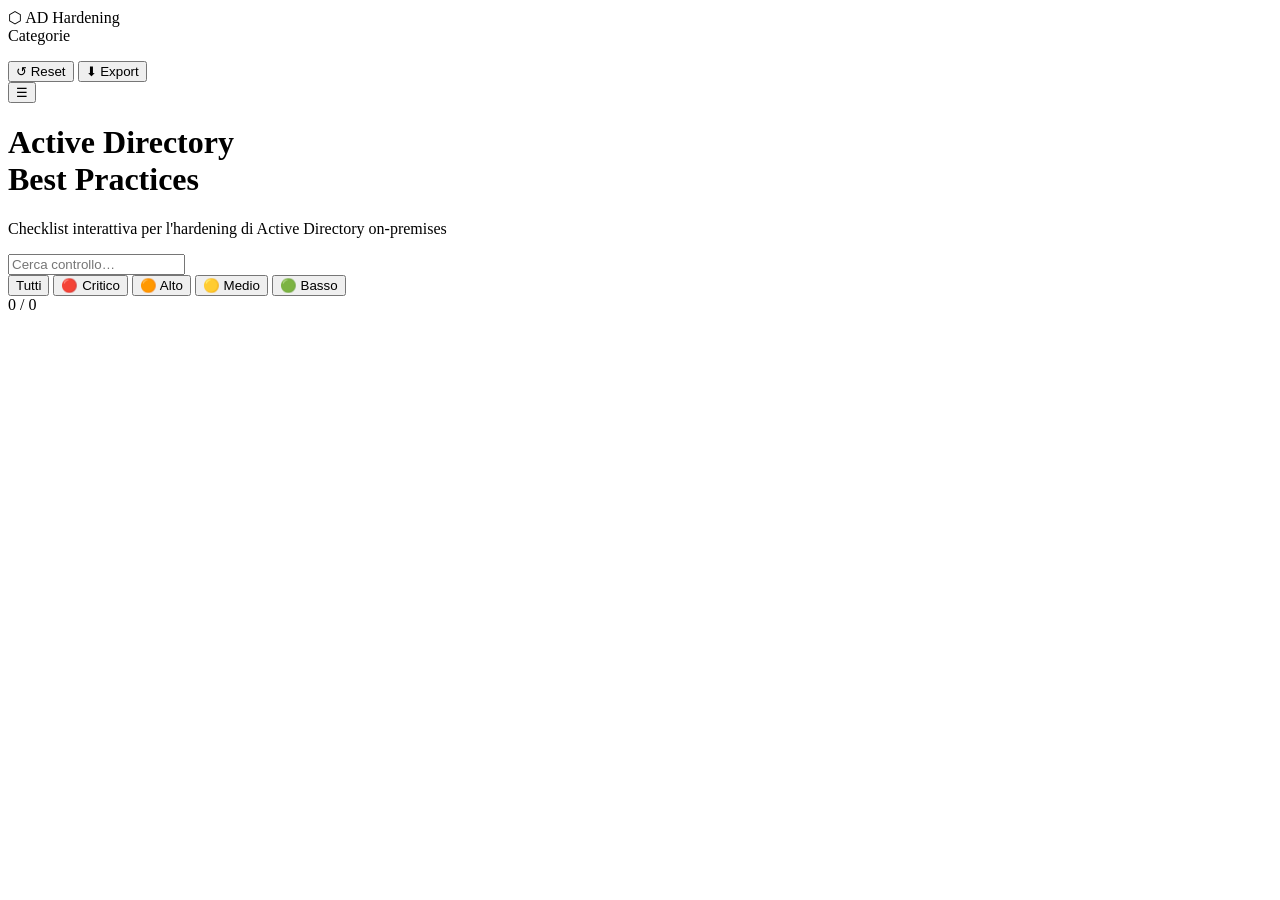
==== index.html @ 0bb48399 "Create index.html" ====
<!DOCTYPE html>
<html lang="it">
<head>
  <meta charset="UTF-8" />
  <meta name="viewport" content="width=device-width, initial-scale=1.0" />
  <title>AD Hardening — TheUnchecked</title>
  <link rel="preconnect" href="https://fonts.googleapis.com" />
  <link rel="preconnect" href="https://fonts.gstatic.com" crossorigin />
  <link href="https://fonts.googleapis.com/css2?family=JetBrains+Mono:wght@400;600;700&family=Syne:wght@400;700;800&display=swap" rel="stylesheet" />
  <link rel="stylesheet" href="assets/css/style.css" />
</head>
<body>

  <!-- SIDEBAR -->
  <aside class="sidebar" id="sidebar">
    <div class="sidebar-header">
      <span class="sidebar-logo">⬡</span>
      <span class="sidebar-title">AD Hardening</span>
    </div>

    <nav class="sidebar-nav">
      <span class="nav-label">Categorie</span>
      <ul id="category-nav"></ul>
    </nav>

    <div class="sidebar-footer">
      <button id="btn-reset" title="Azzera tutte le spunte">↺ Reset</button>
      <button id="btn-export" title="Esporta checklist">⬇ Export</button>
    </div>
  </aside>

  <!-- TOGGLE SIDEBAR MOBILE -->
  <button class="sidebar-toggle" id="sidebar-toggle" aria-label="Menu">☰</button>

  <!-- MAIN -->
  <main class="main">

    <header class="page-header">
      <h1>Active Directory<br /><span>Best Practices</span></h1>
      <p class="page-subtitle">Checklist interattiva per l'hardening di Active Directory on-premises</p>

      <div class="toolbar">
        <div class="search-wrap">
          <input type="text" id="search-input" placeholder="Cerca controllo…" autocomplete="off" />
        </div>
        <div class="filter-wrap">
          <button class="filter-btn active" data-severity="all">Tutti</button>
          <button class="filter-btn" data-severity="critical">🔴 Critico</button>
          <button class="filter-btn" data-severity="high">🟠 Alto</button>
          <button class="filter-btn" data-severity="medium">🟡 Medio</button>
          <button class="filter-btn" data-severity="low">🟢 Basso</button>
        </div>
        <div class="progress-wrap">
          <span id="progress-label">0 / 0</span>
          <div class="progress-bar"><div id="progress-fill"></div></div>
        </div>
      </div>
    </header>

    <div id="content" class="content"></div>

  </main>

  <script src="assets/js/app.js"></script>
</body>
</html>
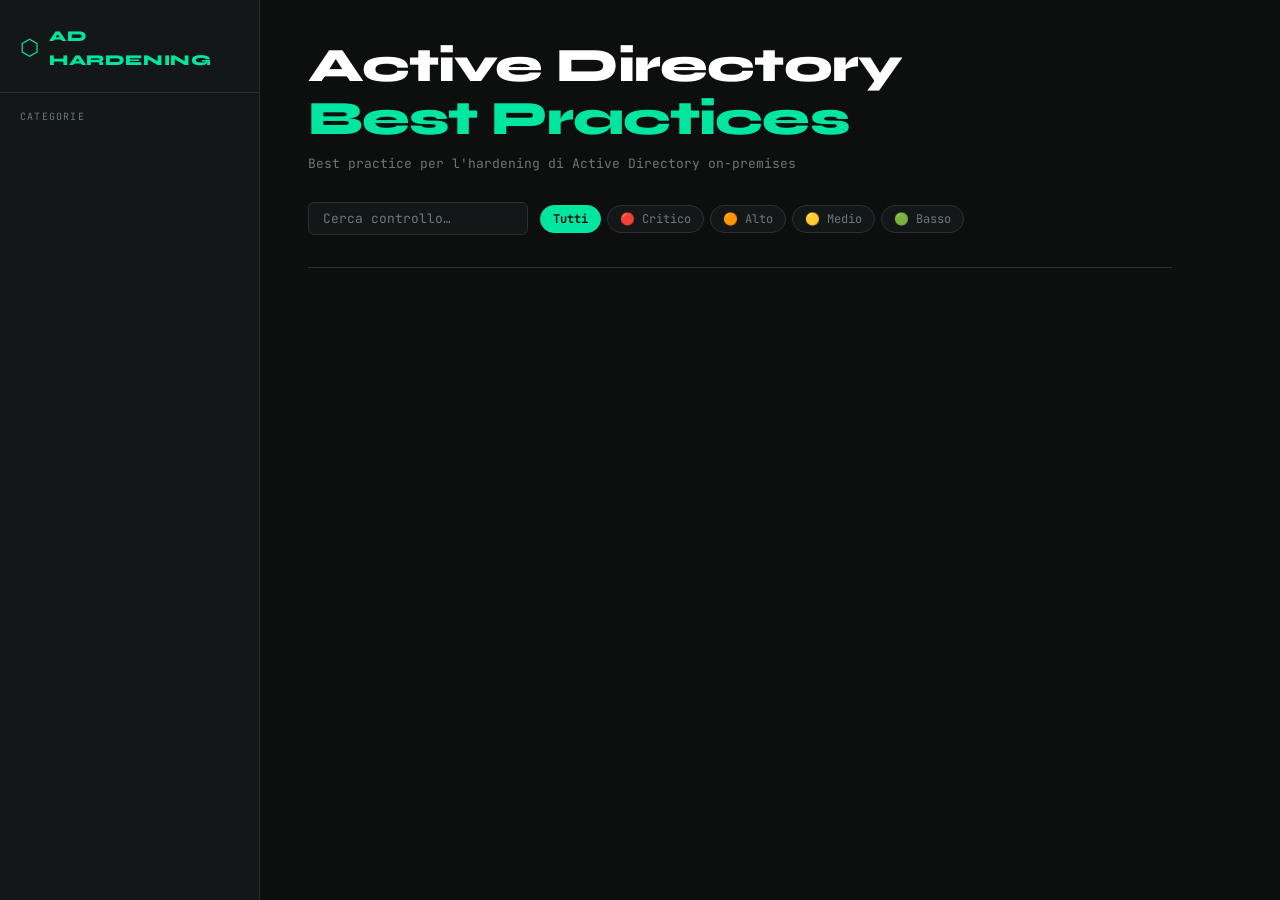
==== commit 88ff3ae7: "Update index.html" ====
--- a/index.html
+++ b/index.html
@@ -23,10 +23,7 @@
       <ul id="category-nav"></ul>
     </nav>
 
-    <div class="sidebar-footer">
-      <button id="btn-reset" title="Azzera tutte le spunte">↺ Reset</button>
-      <button id="btn-export" title="Esporta checklist">⬇ Export</button>
-    </div>
+
   </aside>
 
   <!-- TOGGLE SIDEBAR MOBILE -->
@@ -37,7 +34,7 @@
 
     <header class="page-header">
       <h1>Active Directory<br /><span>Best Practices</span></h1>
-      <p class="page-subtitle">Checklist interattiva per l'hardening di Active Directory on-premises</p>
+      <p class="page-subtitle">Best practice per l'hardening di Active Directory on-premises</p>
 
       <div class="toolbar">
         <div class="search-wrap">
@@ -50,10 +47,6 @@
           <button class="filter-btn" data-severity="medium">🟡 Medio</button>
           <button class="filter-btn" data-severity="low">🟢 Basso</button>
         </div>
-        <div class="progress-wrap">
-          <span id="progress-label">0 / 0</span>
-          <div class="progress-bar"><div id="progress-fill"></div></div>
-        </div>
       </div>
     </header>
 
--- a/assets/css/style.css
+++ b/assets/css/style.css
@@ -0,0 +1,445 @@
+/* ================================================
+   AD HARDENING — style.css
+   Tema: industrial/utilitarian con accenti verdi
+   Font: Syne (titoli) + JetBrains Mono (body/codice)
+   ================================================ */
+
+:root {
+  --bg:          #0d0f0f;
+  --surface:     #141717;
+  --surface2:    #1c2020;
+  --border:      #2a3030;
+  --accent:      #00e5a0;
+  --accent-dim:  #00a872;
+  --text:        #d4dbd8;
+  --text-muted:  #6b7875;
+  --critical:    #ff4d4d;
+  --high:        #ff8c42;
+  --medium:      #f5c518;
+  --low:         #4caf50;
+
+  --sidebar-w:   260px;
+  --radius:      6px;
+  --mono:        'JetBrains Mono', monospace;
+  --sans:        'Syne', sans-serif;
+}
+
+*, *::before, *::after { box-sizing: border-box; margin: 0; padding: 0; }
+
+html { scroll-behavior: smooth; }
+
+body {
+  background: var(--bg);
+  color: var(--text);
+  font-family: var(--mono);
+  font-size: 14px;
+  line-height: 1.6;
+  display: flex;
+  min-height: 100vh;
+}
+
+/* ── SIDEBAR ── */
+.sidebar {
+  position: fixed;
+  top: 0; left: 0;
+  width: var(--sidebar-w);
+  height: 100vh;
+  background: var(--surface);
+  border-right: 1px solid var(--border);
+  display: flex;
+  flex-direction: column;
+  z-index: 100;
+  transition: transform .3s ease;
+}
+
+.sidebar-header {
+  display: flex;
+  align-items: center;
+  gap: 10px;
+  padding: 24px 20px 20px;
+  border-bottom: 1px solid var(--border);
+}
+
+.sidebar-logo {
+  font-size: 22px;
+  color: var(--accent);
+  line-height: 1;
+}
+
+.sidebar-title {
+  font-family: var(--sans);
+  font-weight: 800;
+  font-size: 15px;
+  color: var(--accent);
+  letter-spacing: .04em;
+  text-transform: uppercase;
+}
+
+.sidebar-nav {
+  flex: 1;
+  overflow-y: auto;
+  padding: 16px 0;
+}
+
+.nav-label {
+  display: block;
+  padding: 0 20px 8px;
+  font-size: 10px;
+  letter-spacing: .12em;
+  text-transform: uppercase;
+  color: var(--text-muted);
+}
+
+.sidebar-nav ul { list-style: none; }
+
+.sidebar-nav li a {
+  display: flex;
+  align-items: center;
+  gap: 8px;
+  padding: 8px 20px;
+  color: var(--text-muted);
+  text-decoration: none;
+  font-size: 13px;
+  border-left: 2px solid transparent;
+  transition: all .15s;
+}
+
+.sidebar-nav li a:hover,
+.sidebar-nav li a.active {
+  color: var(--accent);
+  border-left-color: var(--accent);
+  background: rgba(0,229,160,.05);
+}
+
+.sidebar-nav li a .nav-count {
+  margin-left: auto;
+  font-size: 11px;
+  background: var(--surface2);
+  padding: 1px 6px;
+  border-radius: 20px;
+  color: var(--text-muted);
+}
+
+.sidebar-footer {
+  padding: 16px 20px;
+  border-top: 1px solid var(--border);
+  display: flex;
+  gap: 8px;
+}
+
+.sidebar-footer button {
+  flex: 1;
+  background: var(--surface2);
+  border: 1px solid var(--border);
+  color: var(--text-muted);
+  font-family: var(--mono);
+  font-size: 12px;
+  padding: 7px 8px;
+  border-radius: var(--radius);
+  cursor: pointer;
+  transition: all .15s;
+}
+
+.sidebar-footer button:hover {
+  border-color: var(--accent-dim);
+  color: var(--accent);
+}
+
+.sidebar-toggle {
+  display: none;
+  position: fixed;
+  top: 14px; left: 14px;
+  z-index: 200;
+  background: var(--surface);
+  border: 1px solid var(--border);
+  color: var(--accent);
+  font-size: 18px;
+  width: 38px; height: 38px;
+  border-radius: var(--radius);
+  cursor: pointer;
+}
+
+/* ── MAIN ── */
+.main {
+  margin-left: var(--sidebar-w);
+  flex: 1;
+  padding: 40px 48px;
+  max-width: 960px;
+}
+
+/* ── HEADER ── */
+.page-header {
+  margin-bottom: 40px;
+  padding-bottom: 32px;
+  border-bottom: 1px solid var(--border);
+}
+
+.page-header h1 {
+  font-family: var(--sans);
+  font-size: clamp(28px, 4vw, 48px);
+  font-weight: 800;
+  line-height: 1.1;
+  color: #fff;
+  letter-spacing: -.02em;
+  margin-bottom: 8px;
+}
+
+.page-header h1 span {
+  color: var(--accent);
+}
+
+.page-subtitle {
+  color: var(--text-muted);
+  font-size: 13px;
+  margin-bottom: 28px;
+}
+
+/* ── TOOLBAR ── */
+.toolbar {
+  display: flex;
+  flex-wrap: wrap;
+  align-items: center;
+  gap: 12px;
+}
+
+.search-wrap input {
+  background: var(--surface);
+  border: 1px solid var(--border);
+  color: var(--text);
+  font-family: var(--mono);
+  font-size: 13px;
+  padding: 7px 14px;
+  border-radius: var(--radius);
+  width: 220px;
+  outline: none;
+  transition: border-color .15s;
+}
+
+.search-wrap input:focus {
+  border-color: var(--accent-dim);
+}
+
+.search-wrap input::placeholder { color: var(--text-muted); }
+
+.filter-wrap {
+  display: flex;
+  gap: 6px;
+  flex-wrap: wrap;
+}
+
+.filter-btn {
+  background: var(--surface);
+  border: 1px solid var(--border);
+  color: var(--text-muted);
+  font-family: var(--mono);
+  font-size: 12px;
+  padding: 5px 12px;
+  border-radius: 20px;
+  cursor: pointer;
+  transition: all .15s;
+}
+
+.filter-btn:hover { border-color: var(--accent-dim); color: var(--text); }
+.filter-btn.active { background: var(--accent); border-color: var(--accent); color: #000; font-weight: 600; }
+
+.progress-wrap {
+  display: flex;
+  align-items: center;
+  gap: 10px;
+  margin-left: auto;
+}
+
+#progress-label {
+  font-size: 12px;
+  color: var(--text-muted);
+  white-space: nowrap;
+}
+
+.progress-bar {
+  width: 120px;
+  height: 4px;
+  background: var(--surface2);
+  border-radius: 2px;
+  overflow: hidden;
+}
+
+#progress-fill {
+  height: 100%;
+  background: var(--accent);
+  border-radius: 2px;
+  width: 0%;
+  transition: width .4s ease;
+}
+
+/* ── SEZIONI ── */
+.section {
+  margin-bottom: 48px;
+  scroll-margin-top: 20px;
+}
+
+.section-header {
+  display: flex;
+  align-items: baseline;
+  gap: 14px;
+  margin-bottom: 16px;
+}
+
+.section-title {
+  font-family: var(--sans);
+  font-size: 18px;
+  font-weight: 700;
+  color: #fff;
+}
+
+.section-count {
+  font-size: 12px;
+  color: var(--text-muted);
+}
+
+/* ── CHECKLIST ITEM ── */
+.checklist {
+  display: flex;
+  flex-direction: column;
+  gap: 2px;
+}
+
+.check-item {
+  display: flex;
+  align-items: flex-start;
+  gap: 14px;
+  padding: 12px 16px;
+  background: var(--surface);
+  border: 1px solid var(--border);
+  border-radius: var(--radius);
+  cursor: pointer;
+  transition: border-color .15s, background .15s;
+  position: relative;
+}
+
+.check-item:hover {
+  border-color: var(--accent-dim);
+  background: var(--surface2);
+}
+
+.check-item.done {
+  opacity: .5;
+}
+
+.check-item.done .item-title {
+  text-decoration: line-through;
+  color: var(--text-muted);
+}
+
+.check-item input[type="checkbox"] {
+  appearance: none;
+  width: 16px; height: 16px;
+  min-width: 16px;
+  border: 1.5px solid var(--border);
+  border-radius: 3px;
+  margin-top: 2px;
+  cursor: pointer;
+  transition: all .15s;
+  position: relative;
+}
+
+.check-item input[type="checkbox"]:checked {
+  background: var(--accent);
+  border-color: var(--accent);
+}
+
+.check-item input[type="checkbox"]:checked::after {
+  content: '✓';
+  position: absolute;
+  top: -1px; left: 2px;
+  font-size: 11px;
+  color: #000;
+  font-weight: 700;
+}
+
+.item-body {
+  flex: 1;
+  min-width: 0;
+}
+
+.item-title {
+  font-size: 13px;
+  color: var(--text);
+  margin-bottom: 3px;
+}
+
+.item-desc {
+  font-size: 12px;
+  color: var(--text-muted);
+  display: none;
+}
+
+.check-item.expanded .item-desc { display: block; }
+
+.item-meta {
+  display: flex;
+  align-items: center;
+  gap: 8px;
+  margin-top: 6px;
+  flex-wrap: wrap;
+}
+
+.badge {
+  font-size: 10px;
+  font-weight: 600;
+  padding: 2px 8px;
+  border-radius: 20px;
+  text-transform: uppercase;
+  letter-spacing: .06em;
+}
+
+.badge-critical { background: rgba(255,77,77,.15); color: var(--critical); }
+.badge-high     { background: rgba(255,140,66,.15); color: var(--high); }
+.badge-medium   { background: rgba(245,197,24,.15); color: var(--medium); }
+.badge-low      { background: rgba(76,175,80,.15);  color: var(--low); }
+
+.item-ref {
+  font-size: 10px;
+  color: var(--text-muted);
+  margin-left: auto;
+}
+
+.item-expand-btn {
+  background: none;
+  border: none;
+  color: var(--text-muted);
+  font-size: 16px;
+  cursor: pointer;
+  padding: 0 4px;
+  line-height: 1;
+  transition: color .15s;
+  align-self: flex-start;
+  margin-top: 1px;
+}
+
+.item-expand-btn:hover { color: var(--accent); }
+
+/* ── STATO VUOTO ── */
+.empty-state {
+  text-align: center;
+  padding: 60px 20px;
+  color: var(--text-muted);
+}
+
+.empty-state p { font-size: 14px; }
+
+/* ── RESPONSIVE ── */
+@media (max-width: 768px) {
+  .sidebar {
+    transform: translateX(-100%);
+  }
+  .sidebar.open {
+    transform: translateX(0);
+  }
+  .sidebar-toggle { display: flex; align-items: center; justify-content: center; }
+  .main {
+    margin-left: 0;
+    padding: 20px 20px 20px;
+  }
+  .page-header { padding-top: 48px; }
+  .progress-wrap { margin-left: 0; }
+}
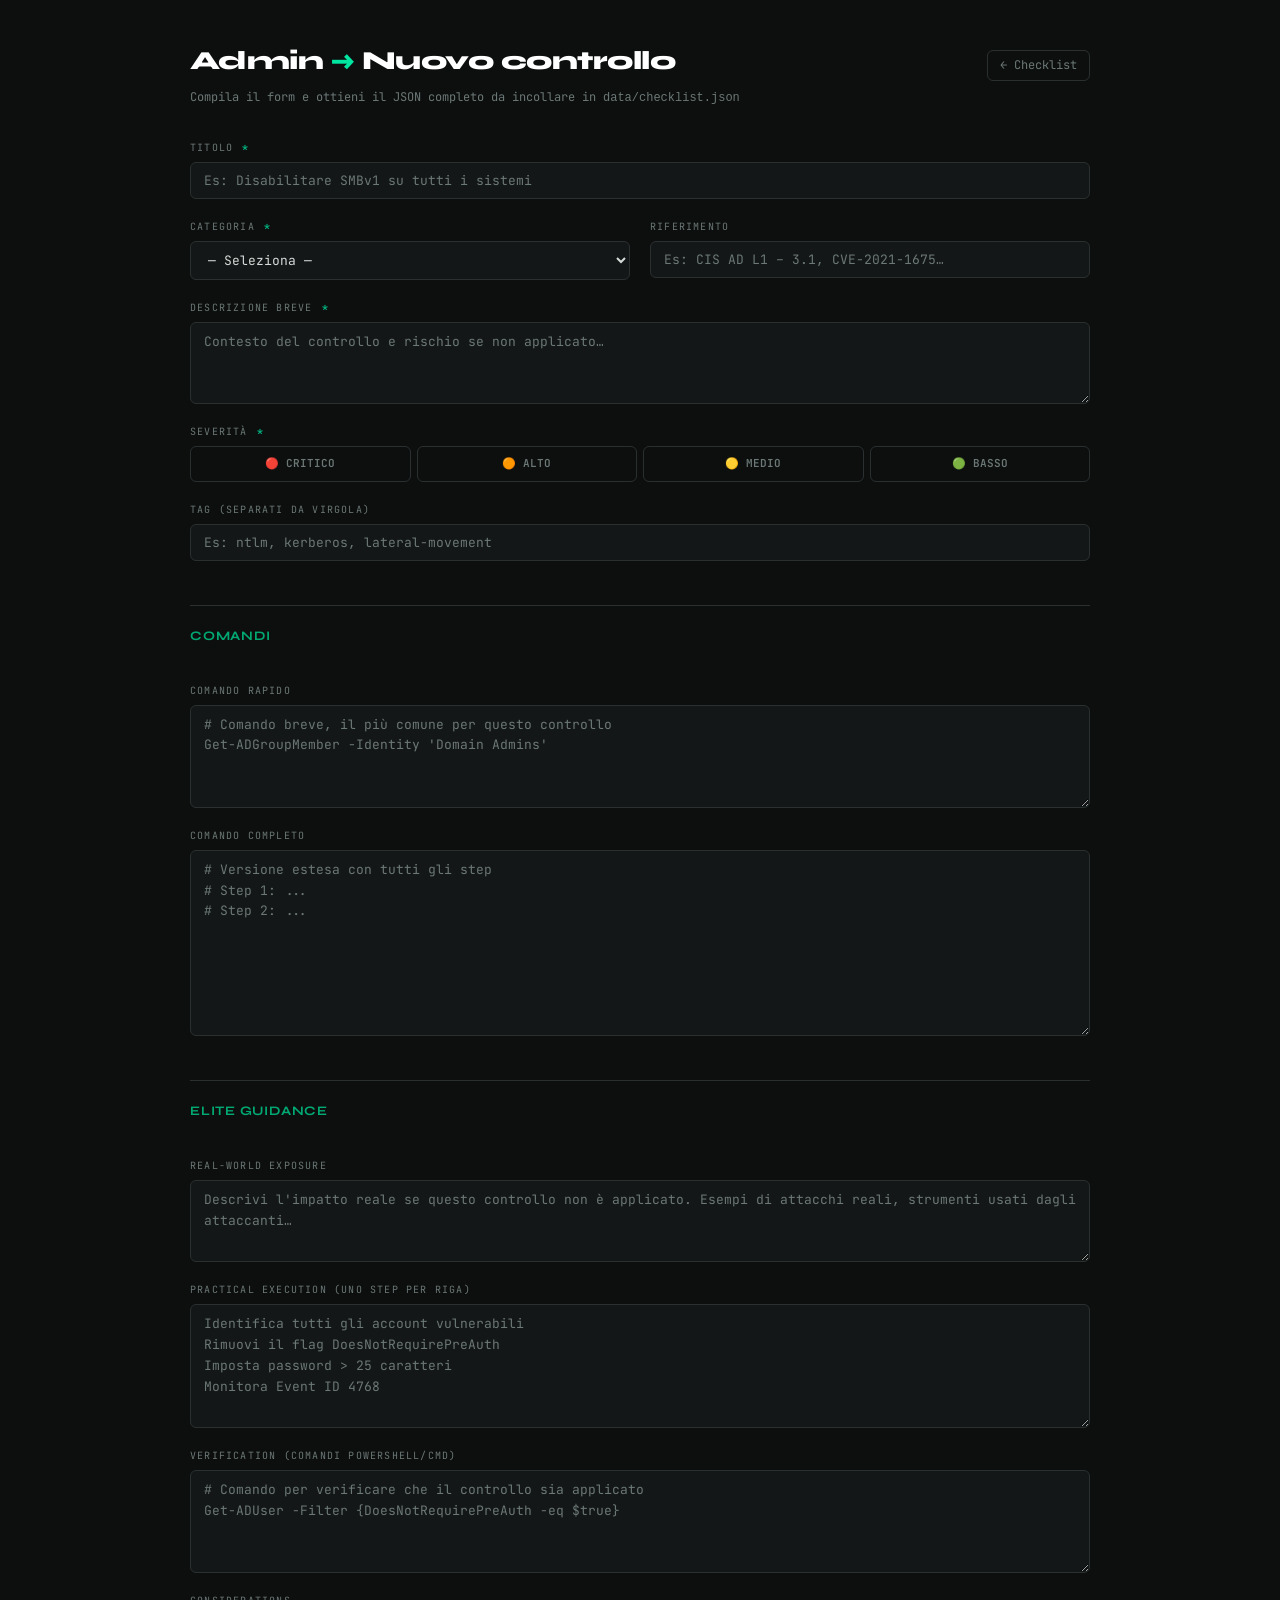
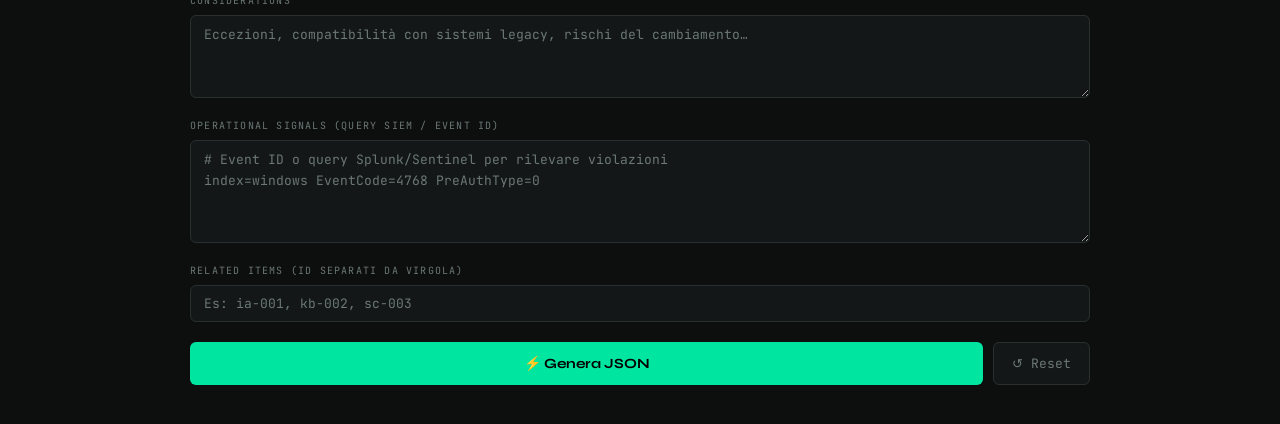
==== commit 79080958: "Update index.html" ====
--- a/index.html
+++ b/index.html
@@ -3,57 +3,320 @@
 <head>
   <meta charset="UTF-8" />
   <meta name="viewport" content="width=device-width, initial-scale=1.0" />
-  <title>AD Hardening — TheUnchecked</title>
+  <title>Admin — AD Hardening</title>
   <link rel="preconnect" href="https://fonts.googleapis.com" />
   <link rel="preconnect" href="https://fonts.gstatic.com" crossorigin />
   <link href="https://fonts.googleapis.com/css2?family=JetBrains+Mono:wght@400;600;700&family=Syne:wght@400;700;800&display=swap" rel="stylesheet" />
-  <link rel="stylesheet" href="assets/css/style.css" />
+  <style>
+    :root {
+      --bg:#0d0f0f;--surface:#141717;--surface2:#1c2020;--border:#2a3030;
+      --accent:#00e5a0;--accent-dim:#00a872;--text:#d4dbd8;--text-muted:#6b7875;
+      --critical:#ff4d4d;--high:#ff8c42;--medium:#f5c518;--low:#4caf50;
+      --mono:'JetBrains Mono',monospace;--sans:'Syne',sans-serif;--radius:6px;
+    }
+    *,*::before,*::after{box-sizing:border-box;margin:0;padding:0}
+    body{background:var(--bg);color:var(--text);font-family:var(--mono);font-size:14px;line-height:1.6;padding:40px 24px}
+    .container{max-width:900px;margin:0 auto}
+
+    .page-header{display:flex;align-items:baseline;justify-content:space-between;margin-bottom:6px}
+    .page-header h1{font-family:var(--sans);font-size:26px;font-weight:800;color:#fff;letter-spacing:-.02em}
+    .page-header h1 span{color:var(--accent)}
+    .back-link{font-size:12px;color:var(--text-muted);text-decoration:none;border:1px solid var(--border);padding:5px 12px;border-radius:var(--radius);transition:all .15s}
+    .back-link:hover{color:var(--accent);border-color:var(--accent-dim)}
+    .page-sub{font-size:12px;color:var(--text-muted);margin-bottom:32px}
+
+    .form-grid{display:grid;grid-template-columns:1fr 1fr;gap:20px;margin-bottom:20px}
+    .col-full{grid-column:1/-1}
+
+    .form-group{display:flex;flex-direction:column;gap:6px}
+    .form-label{font-size:10px;letter-spacing:.12em;text-transform:uppercase;color:var(--text-muted)}
+    .form-label .req{color:var(--accent);margin-left:2px}
+
+    input[type=text],textarea,select{
+      background:var(--surface);border:1px solid var(--border);color:var(--text);
+      font-family:var(--mono);font-size:13px;padding:9px 13px;border-radius:var(--radius);
+      outline:none;transition:border-color .15s;width:100%
+    }
+    input:focus,textarea:focus,select:focus{border-color:var(--accent-dim)}
+    input::placeholder,textarea::placeholder{color:var(--text-muted)}
+    textarea{resize:vertical;min-height:80px;line-height:1.6}
+    select{cursor:pointer}
+
+    .section-title-bar{
+      font-family:var(--sans);font-size:13px;font-weight:700;color:var(--accent-dim);
+      letter-spacing:.06em;text-transform:uppercase;
+      border-top:1px solid var(--border);padding-top:20px;margin:24px 0 16px;
+      grid-column:1/-1
+    }
+
+    .severity-group{display:grid;grid-template-columns:repeat(4,1fr);gap:6px}
+    .sev-radio{display:none}
+    .sev-label{
+      display:flex;align-items:center;justify-content:center;padding:8px 4px;
+      border:1px solid var(--border);border-radius:var(--radius);font-size:11px;
+      font-weight:600;text-transform:uppercase;cursor:pointer;color:var(--text-muted);transition:all .15s
+    }
+    #sev-critical:checked+.sev-label{background:var(--critical);border-color:var(--critical);color:#000}
+    #sev-high:checked+.sev-label{background:var(--high);border-color:var(--high);color:#000}
+    #sev-medium:checked+.sev-label{background:var(--medium);border-color:var(--medium);color:#000}
+    #sev-low:checked+.sev-label{background:var(--low);border-color:var(--low);color:#000}
+
+    .btn-row{display:flex;gap:10px;margin-top:8px}
+    .btn-primary{flex:1;background:var(--accent);border:none;color:#000;font-family:var(--sans);font-weight:700;font-size:14px;padding:12px;border-radius:var(--radius);cursor:pointer;transition:opacity .15s}
+    .btn-primary:hover{opacity:.88}
+    .btn-secondary{background:var(--surface);border:1px solid var(--border);color:var(--text-muted);font-family:var(--mono);font-size:13px;padding:12px 18px;border-radius:var(--radius);cursor:pointer;transition:all .15s}
+    .btn-secondary:hover{border-color:var(--accent-dim);color:var(--accent)}
+
+    .err{font-size:11px;color:var(--critical);display:none}
+    .err.show{display:block}
+
+    .result-panel{display:none;margin-top:28px}
+    .result-panel.show{display:block}
+
+    .panel{background:var(--surface);border:1px solid var(--border);border-radius:var(--radius);overflow:hidden;margin-bottom:16px}
+    .panel-header{display:flex;align-items:center;justify-content:space-between;padding:11px 16px;border-bottom:1px solid var(--border);background:var(--surface2)}
+    .panel-title{font-size:10px;letter-spacing:.12em;text-transform:uppercase;color:var(--text-muted)}
+    .btn-copy{background:none;border:1px solid var(--border);color:var(--text-muted);font-family:var(--mono);font-size:11px;padding:4px 10px;border-radius:var(--radius);cursor:pointer;transition:all .15s}
+    .btn-copy:hover{border-color:var(--accent-dim);color:var(--accent)}
+    .btn-copy.copied{border-color:var(--accent);color:var(--accent)}
+    .panel-body{padding:16px}
+    .panel-body pre{font-family:var(--mono);font-size:12px;line-height:1.75;color:var(--text);white-space:pre-wrap;word-break:break-word}
+
+    .instructions{background:var(--surface);border:1px solid var(--border);border-left:3px solid var(--accent-dim);border-radius:var(--radius);padding:14px 18px}
+    .instructions p{font-size:12px;color:var(--text-muted);margin-bottom:6px}
+    .instructions p:last-child{margin-bottom:0}
+    .instructions strong{color:var(--text)}
+    .instructions code{background:var(--surface2);padding:1px 5px;border-radius:3px;font-size:11px}
+
+    @media(max-width:640px){.form-grid{grid-template-columns:1fr}.col-full{grid-column:1}}
+  </style>
 </head>
 <body>
-
-  <!-- SIDEBAR -->
-  <aside class="sidebar" id="sidebar">
-    <div class="sidebar-header">
-      <span class="sidebar-logo">⬡</span>
-      <span class="sidebar-title">AD Hardening</span>
-    </div>
-
-    <nav class="sidebar-nav">
-      <span class="nav-label">Categorie</span>
-      <ul id="category-nav"></ul>
-    </nav>
-
-
-  </aside>
-
-  <!-- TOGGLE SIDEBAR MOBILE -->
-  <button class="sidebar-toggle" id="sidebar-toggle" aria-label="Menu">☰</button>
-
-  <!-- MAIN -->
-  <main class="main">
-
-    <header class="page-header">
-      <h1>Active Directory<br /><span>Best Practices</span></h1>
-      <p class="page-subtitle">Best practice per l'hardening di Active Directory on-premises</p>
-
-      <div class="toolbar">
-        <div class="search-wrap">
-          <input type="text" id="search-input" placeholder="Cerca controllo…" autocomplete="off" />
-        </div>
-        <div class="filter-wrap">
-          <button class="filter-btn active" data-severity="all">Tutti</button>
-          <button class="filter-btn" data-severity="critical">🔴 Critico</button>
-          <button class="filter-btn" data-severity="high">🟠 Alto</button>
-          <button class="filter-btn" data-severity="medium">🟡 Medio</button>
-          <button class="filter-btn" data-severity="low">🟢 Basso</button>
-        </div>
+<div class="container">
+
+  <div class="page-header">
+    <h1>Admin <span>→</span> Nuovo controllo</h1>
+    <a href="index.html" class="back-link">← Checklist</a>
+  </div>
+  <p class="page-sub">Compila il form e ottieni il JSON completo da incollare in <code>data/checklist.json</code></p>
+
+  <div class="form-grid">
+
+    <!-- BASE -->
+    <div class="form-group col-full">
+      <label class="form-label">Titolo <span class="req">*</span></label>
+      <input type="text" id="f-title" placeholder="Es: Disabilitare SMBv1 su tutti i sistemi" maxlength="120" />
+      <span class="err" id="err-title">Campo obbligatorio</span>
+    </div>
+
+    <div class="form-group">
+      <label class="form-label">Categoria <span class="req">*</span></label>
+      <select id="f-category">
+        <option value="">— Seleziona —</option>
+        <option value="identity-access">Identity & Access</option>
+        <option value="password-auth">Password & Authentication Policy</option>
+        <option value="kerberos">Kerberos & protocolli di autenticazione</option>
+        <option value="group-policy">Group Policy</option>
+        <option value="logging-audit">Logging & auditing</option>
+        <option value="services-config">Servizi & configurazione</option>
+        <option value="patching">Patching & lifecycle</option>
+      </select>
+      <span class="err" id="err-cat">Campo obbligatorio</span>
+    </div>
+
+    <div class="form-group">
+      <label class="form-label">Riferimento</label>
+      <input type="text" id="f-ref" placeholder="Es: CIS AD L1 – 3.1, CVE-2021-1675…" />
+    </div>
+
+    <div class="form-group col-full">
+      <label class="form-label">Descrizione breve <span class="req">*</span></label>
+      <textarea id="f-desc" rows="3" placeholder="Contesto del controllo e rischio se non applicato…"></textarea>
+      <span class="err" id="err-desc">Campo obbligatorio</span>
+    </div>
+
+    <div class="form-group col-full">
+      <label class="form-label">Severità <span class="req">*</span></label>
+      <div class="severity-group">
+        <input type="radio" name="severity" id="sev-critical" class="sev-radio" value="critical" />
+        <label class="sev-label" for="sev-critical">🔴 Critico</label>
+        <input type="radio" name="severity" id="sev-high" class="sev-radio" value="high" />
+        <label class="sev-label" for="sev-high">🟠 Alto</label>
+        <input type="radio" name="severity" id="sev-medium" class="sev-radio" value="medium" />
+        <label class="sev-label" for="sev-medium">🟡 Medio</label>
+        <input type="radio" name="severity" id="sev-low" class="sev-radio" value="low" />
+        <label class="sev-label" for="sev-low">🟢 Basso</label>
       </div>
-    </header>
-
-    <div id="content" class="content"></div>
-
-  </main>
-
-  <script src="assets/js/app.js"></script>
+      <span class="err" id="err-sev">Seleziona una severità</span>
+    </div>
+
+    <div class="form-group col-full">
+      <label class="form-label">Tag (separati da virgola)</label>
+      <input type="text" id="f-tags" placeholder="Es: ntlm, kerberos, lateral-movement" />
+    </div>
+
+    <!-- COMANDI -->
+    <div class="section-title-bar col-full">Comandi</div>
+
+    <div class="form-group col-full">
+      <label class="form-label">Comando rapido</label>
+      <textarea id="f-cmd-quick" rows="4" placeholder="# Comando breve, il più comune per questo controllo&#10;Get-ADGroupMember -Identity 'Domain Admins'"></textarea>
+    </div>
+
+    <div class="form-group col-full">
+      <label class="form-label">Comando completo</label>
+      <textarea id="f-cmd-full" rows="8" placeholder="# Versione estesa con tutti gli step&#10;# Step 1: ...&#10;# Step 2: ..."></textarea>
+    </div>
+
+    <!-- GUIDANCE -->
+    <div class="section-title-bar col-full">Elite Guidance</div>
+
+    <div class="form-group col-full">
+      <label class="form-label">Real-World Exposure</label>
+      <textarea id="f-exposure" rows="3" placeholder="Descrivi l'impatto reale se questo controllo non è applicato. Esempi di attacchi reali, strumenti usati dagli attaccanti…"></textarea>
+    </div>
+
+    <div class="form-group col-full">
+      <label class="form-label">Practical Execution (uno step per riga)</label>
+      <textarea id="f-execution" rows="5" placeholder="Identifica tutti gli account vulnerabili&#10;Rimuovi il flag DoesNotRequirePreAuth&#10;Imposta password > 25 caratteri&#10;Monitora Event ID 4768"></textarea>
+    </div>
+
+    <div class="form-group col-full">
+      <label class="form-label">Verification (comandi PowerShell/CMD)</label>
+      <textarea id="f-verification" rows="4" placeholder="# Comando per verificare che il controllo sia applicato&#10;Get-ADUser -Filter {DoesNotRequirePreAuth -eq $true}"></textarea>
+    </div>
+
+    <div class="form-group col-full">
+      <label class="form-label">Considerations</label>
+      <textarea id="f-considerations" rows="3" placeholder="Eccezioni, compatibilità con sistemi legacy, rischi del cambiamento…"></textarea>
+    </div>
+
+    <div class="form-group col-full">
+      <label class="form-label">Operational Signals (query SIEM / Event ID)</label>
+      <textarea id="f-signals" rows="4" placeholder="# Event ID o query Splunk/Sentinel per rilevare violazioni&#10;index=windows EventCode=4768 PreAuthType=0"></textarea>
+    </div>
+
+    <div class="form-group col-full">
+      <label class="form-label">Related Items (ID separati da virgola)</label>
+      <input type="text" id="f-related" placeholder="Es: ia-001, kb-002, sc-003" />
+    </div>
+
+  </div>
+
+  <div class="btn-row">
+    <button class="btn-primary" id="btn-generate">⚡ Genera JSON</button>
+    <button class="btn-secondary" id="btn-reset">↺ Reset</button>
+  </div>
+
+  <!-- OUTPUT -->
+  <div class="result-panel" id="result-panel">
+    <div class="panel" style="margin-top:28px">
+      <div class="panel-header">
+        <span class="panel-title">JSON da aggiungere a checklist.json</span>
+        <button class="btn-copy" id="btn-copy">Copia</button>
+      </div>
+      <div class="panel-body">
+        <pre id="output-pre"></pre>
+      </div>
+    </div>
+
+    <div class="instructions">
+      <p><strong>Come aggiungere il controllo:</strong></p>
+      <p>1. Copia il JSON qui sopra.</p>
+      <p>2. Apri <code>data/checklist.json</code> nel repo GitHub (icona matita).</p>
+      <p>3. Trova la categoria giusta e incolla l'oggetto nell'array <code>"items"</code>, separato da virgola dall'elemento precedente.</p>
+      <p>4. Clicca <strong>Commit changes</strong> — il sito si aggiorna in pochi secondi.</p>
+    </div>
+  </div>
+
+</div>
+<script>
+const CAT_PREFIX = {
+  'identity-access':'ia','password-auth':'pa','kerberos':'kb',
+  'group-policy':'gp','logging-audit':'la','services-config':'sc','patching':'pt'
+};
+
+function genId(cat) {
+  return (CAT_PREFIX[cat]||'xx') + '-' + String(Date.now()).slice(-3);
+}
+
+document.getElementById('btn-generate').addEventListener('click', () => {
+  const title    = document.getElementById('f-title').value.trim();
+  const category = document.getElementById('f-category').value;
+  const desc     = document.getElementById('f-desc').value.trim();
+  const severity = document.querySelector('input[name="severity"]:checked')?.value || '';
+  const ref      = document.getElementById('f-ref').value.trim();
+  const tagsRaw  = document.getElementById('f-tags').value.trim();
+
+  const cmdQuick  = document.getElementById('f-cmd-quick').value.trim();
+  const cmdFull   = document.getElementById('f-cmd-full').value.trim();
+  const exposure  = document.getElementById('f-exposure').value.trim();
+  const execRaw   = document.getElementById('f-execution').value.trim();
+  const verif     = document.getElementById('f-verification').value.trim();
+  const consid    = document.getElementById('f-considerations').value.trim();
+  const signals   = document.getElementById('f-signals').value.trim();
+  const relRaw    = document.getElementById('f-related').value.trim();
+
+  let valid = true;
+  const v = (cond, id) => { document.getElementById(id).classList.toggle('show', !cond); if (!cond) valid = false; };
+  v(title, 'err-title'); v(category, 'err-cat'); v(desc, 'err-desc'); v(severity, 'err-sev');
+  if (!valid) return;
+
+  const tags    = tagsRaw ? tagsRaw.split(',').map(t => t.trim()).filter(Boolean) : [];
+  const related = relRaw ? relRaw.split(',').map(t => t.trim()).filter(Boolean) : [];
+  const exec    = execRaw ? execRaw.split('\n').map(s => s.trim()).filter(Boolean) : [];
+
+  const obj = {
+    id:          genId(category),
+    title,
+    description: desc,
+    severity,
+    ref,
+    tags,
+    ...(cmdQuick ? { command_quick: cmdQuick } : {}),
+    ...(cmdFull  ? { command_full:  cmdFull  } : {}),
+    guidance: {
+      ...(exposure ? { exposure }   : {}),
+      ...(exec.length ? { execution: exec } : {}),
+      ...(verif    ? { verification: verif } : {}),
+      ...(consid   ? { considerations: consid } : {}),
+      ...(signals  ? { signals }     : {}),
+      ...(related.length ? { related } : {})
+    }
+  };
+
+  // Rimuovi guidance se vuota
+  if (!Object.keys(obj.guidance).length) delete obj.guidance;
+
+  const pretty = JSON.stringify(obj, null, 2);
+  document.getElementById('output-pre').textContent = pretty;
+  document.getElementById('result-panel').classList.add('show');
+  document.getElementById('result-panel').scrollIntoView({ behavior: 'smooth', block: 'start' });
+
+  const btnCopy = document.getElementById('btn-copy');
+  btnCopy.textContent = 'Copia'; btnCopy.className = 'btn-copy';
+  btnCopy.onclick = () => {
+    navigator.clipboard.writeText(pretty).then(() => {
+      btnCopy.textContent = '✓ Copiato'; btnCopy.className = 'btn-copy copied';
+      setTimeout(() => { btnCopy.textContent = 'Copia'; btnCopy.className = 'btn-copy'; }, 2000);
+    });
+  };
+});
+
+document.getElementById('btn-reset').addEventListener('click', () => {
+  document.querySelectorAll('input[type=text], textarea, select').forEach(el => el.value = '');
+  const checked = document.querySelector('input[name="severity"]:checked');
+  if (checked) checked.checked = false;
+  document.querySelectorAll('.err').forEach(e => e.classList.remove('show'));
+  document.getElementById('result-panel').classList.remove('show');
+});
+
+// Nascondi errori all'input
+document.getElementById('f-title').addEventListener('input',    () => document.getElementById('err-title').classList.remove('show'));
+document.getElementById('f-category').addEventListener('change',() => document.getElementById('err-cat').classList.remove('show'));
+document.getElementById('f-desc').addEventListener('input',     () => document.getElementById('err-desc').classList.remove('show'));
+document.querySelectorAll('input[name="severity"]').forEach(r =>
+  r.addEventListener('change', () => document.getElementById('err-sev').classList.remove('show')));
+</script>
 </body>
 </html>
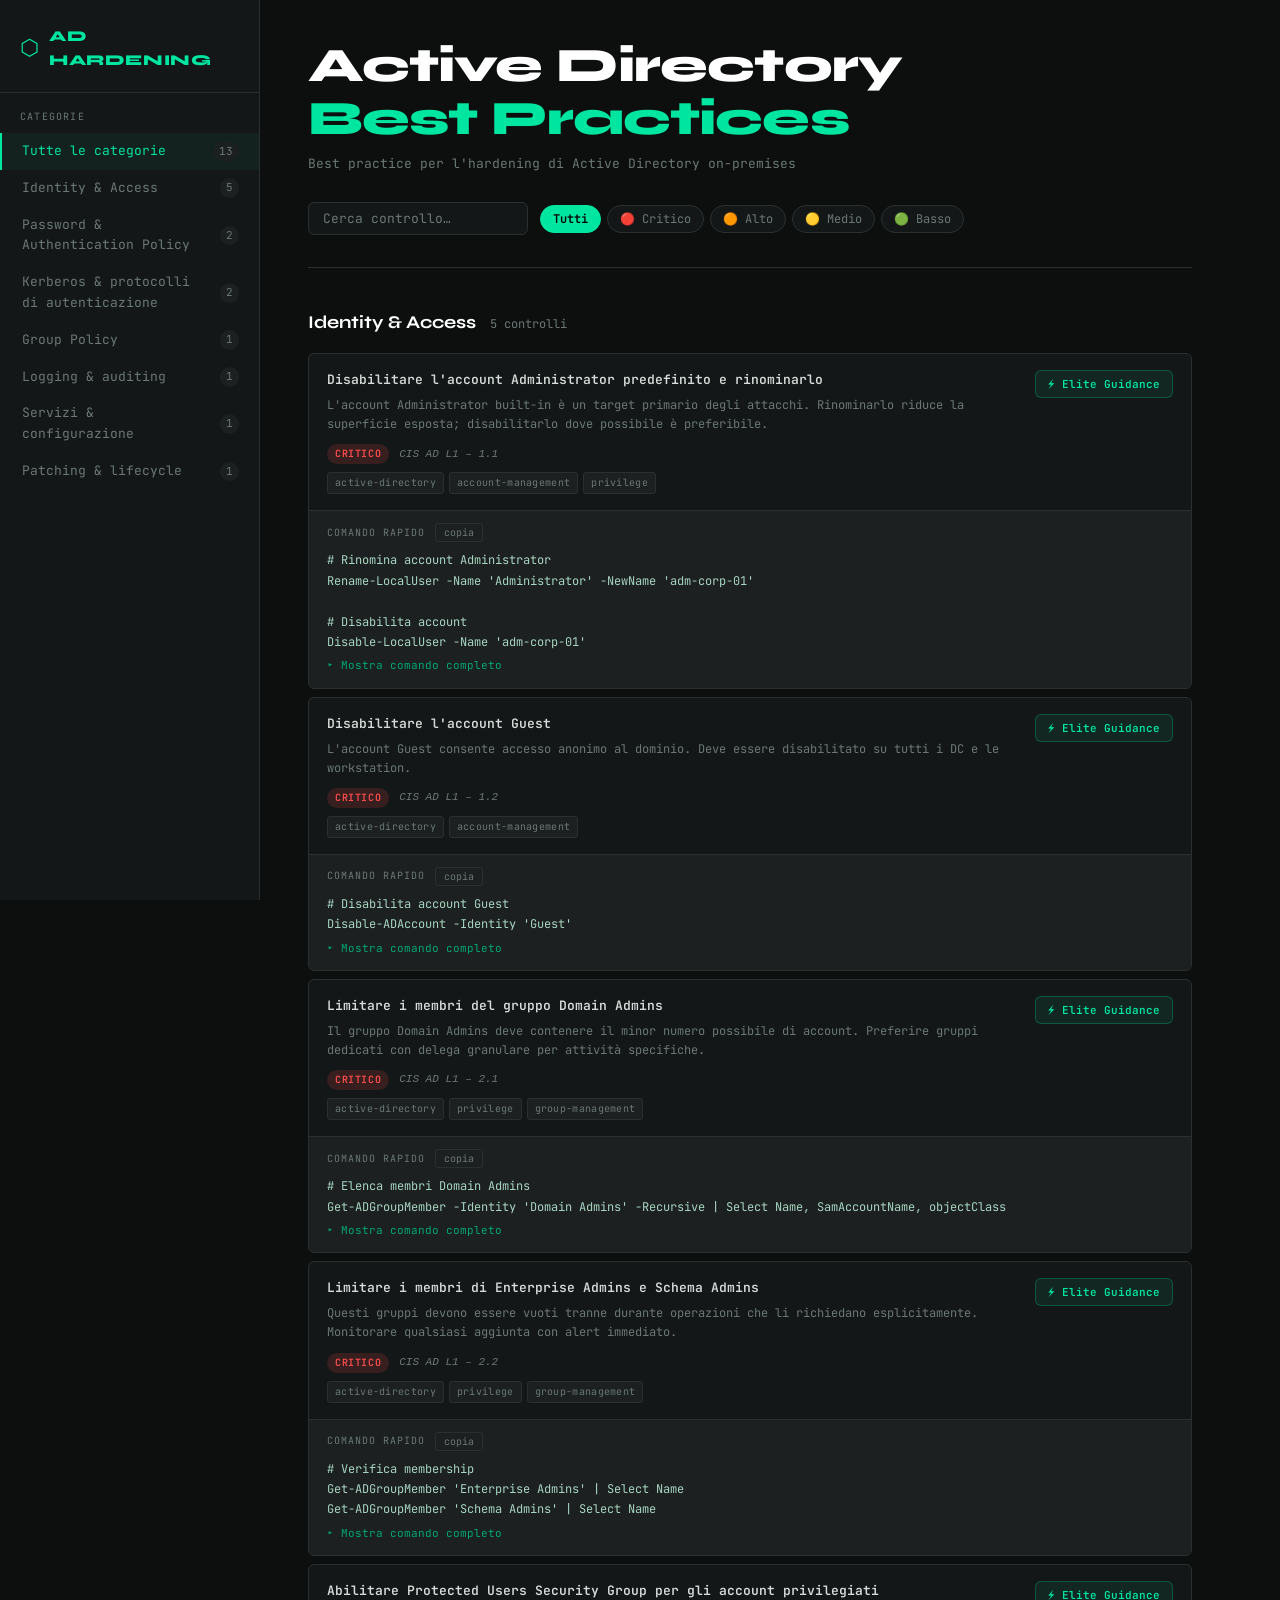
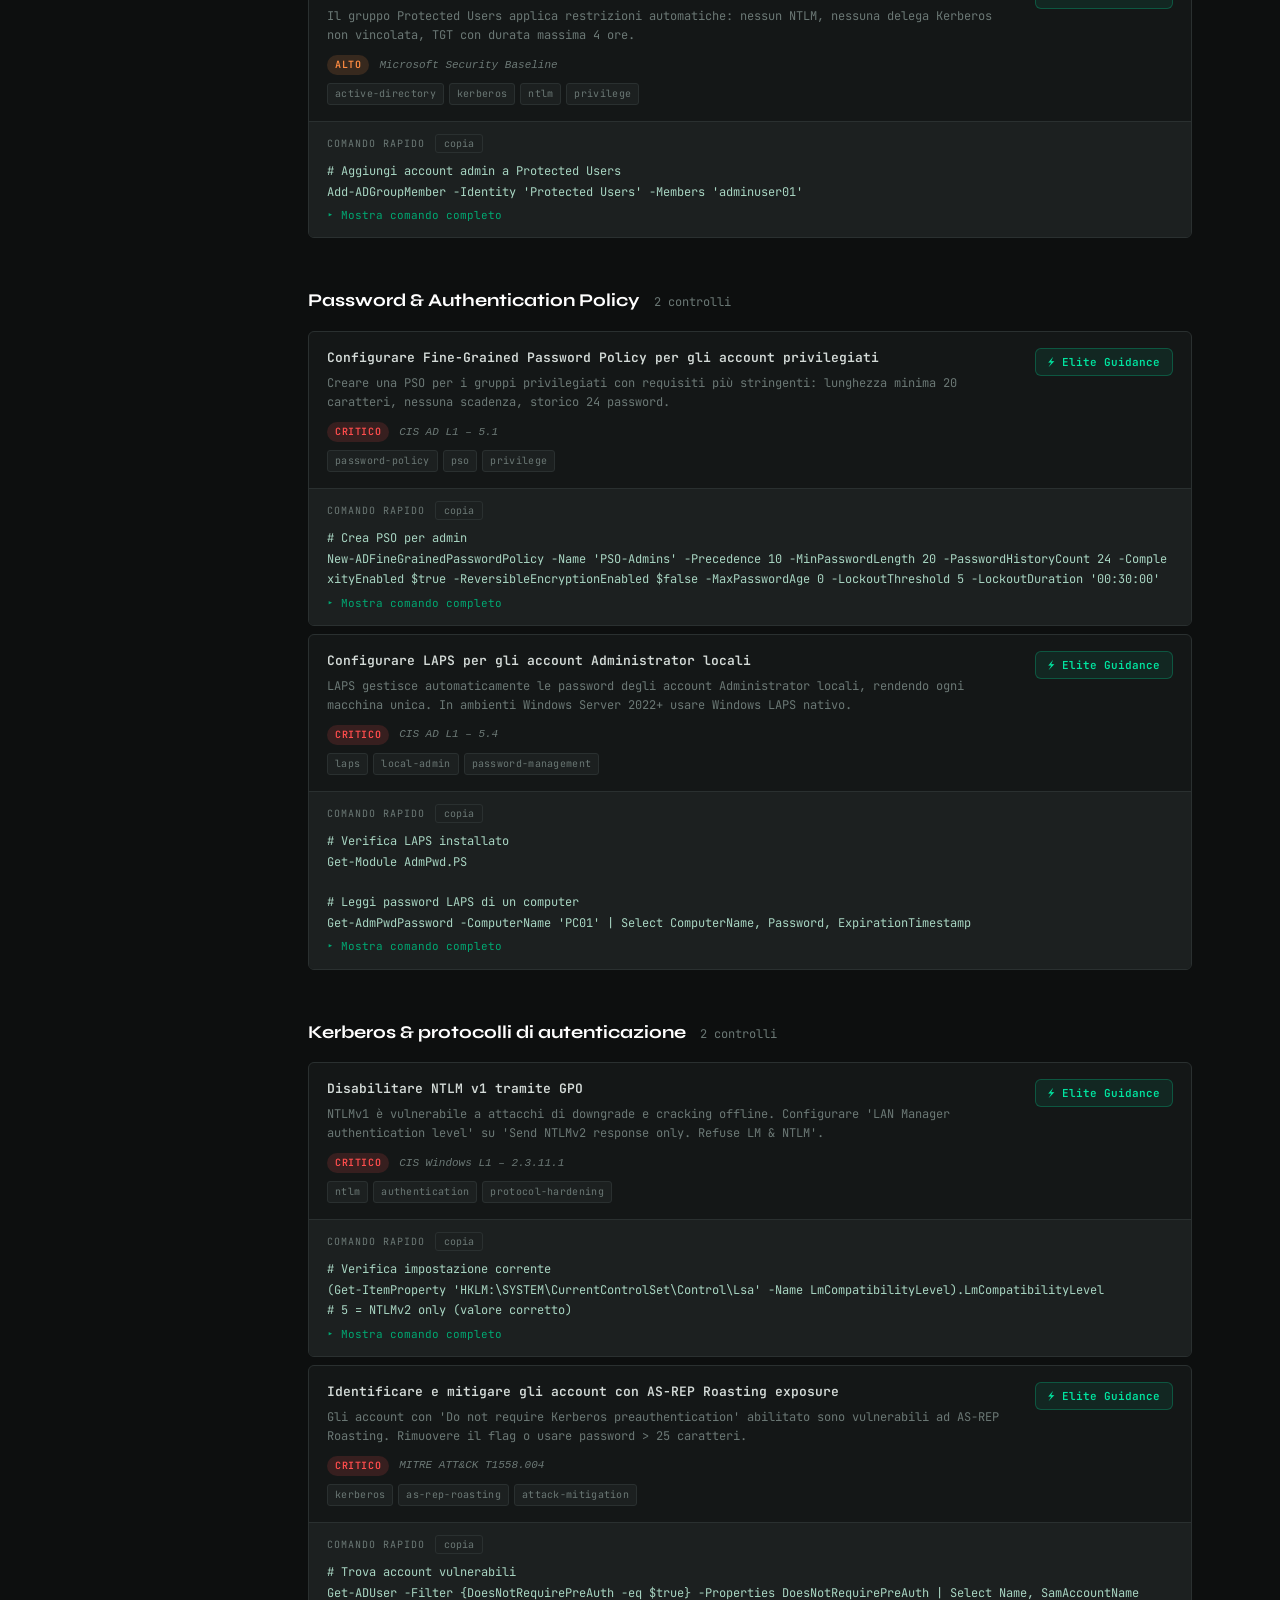
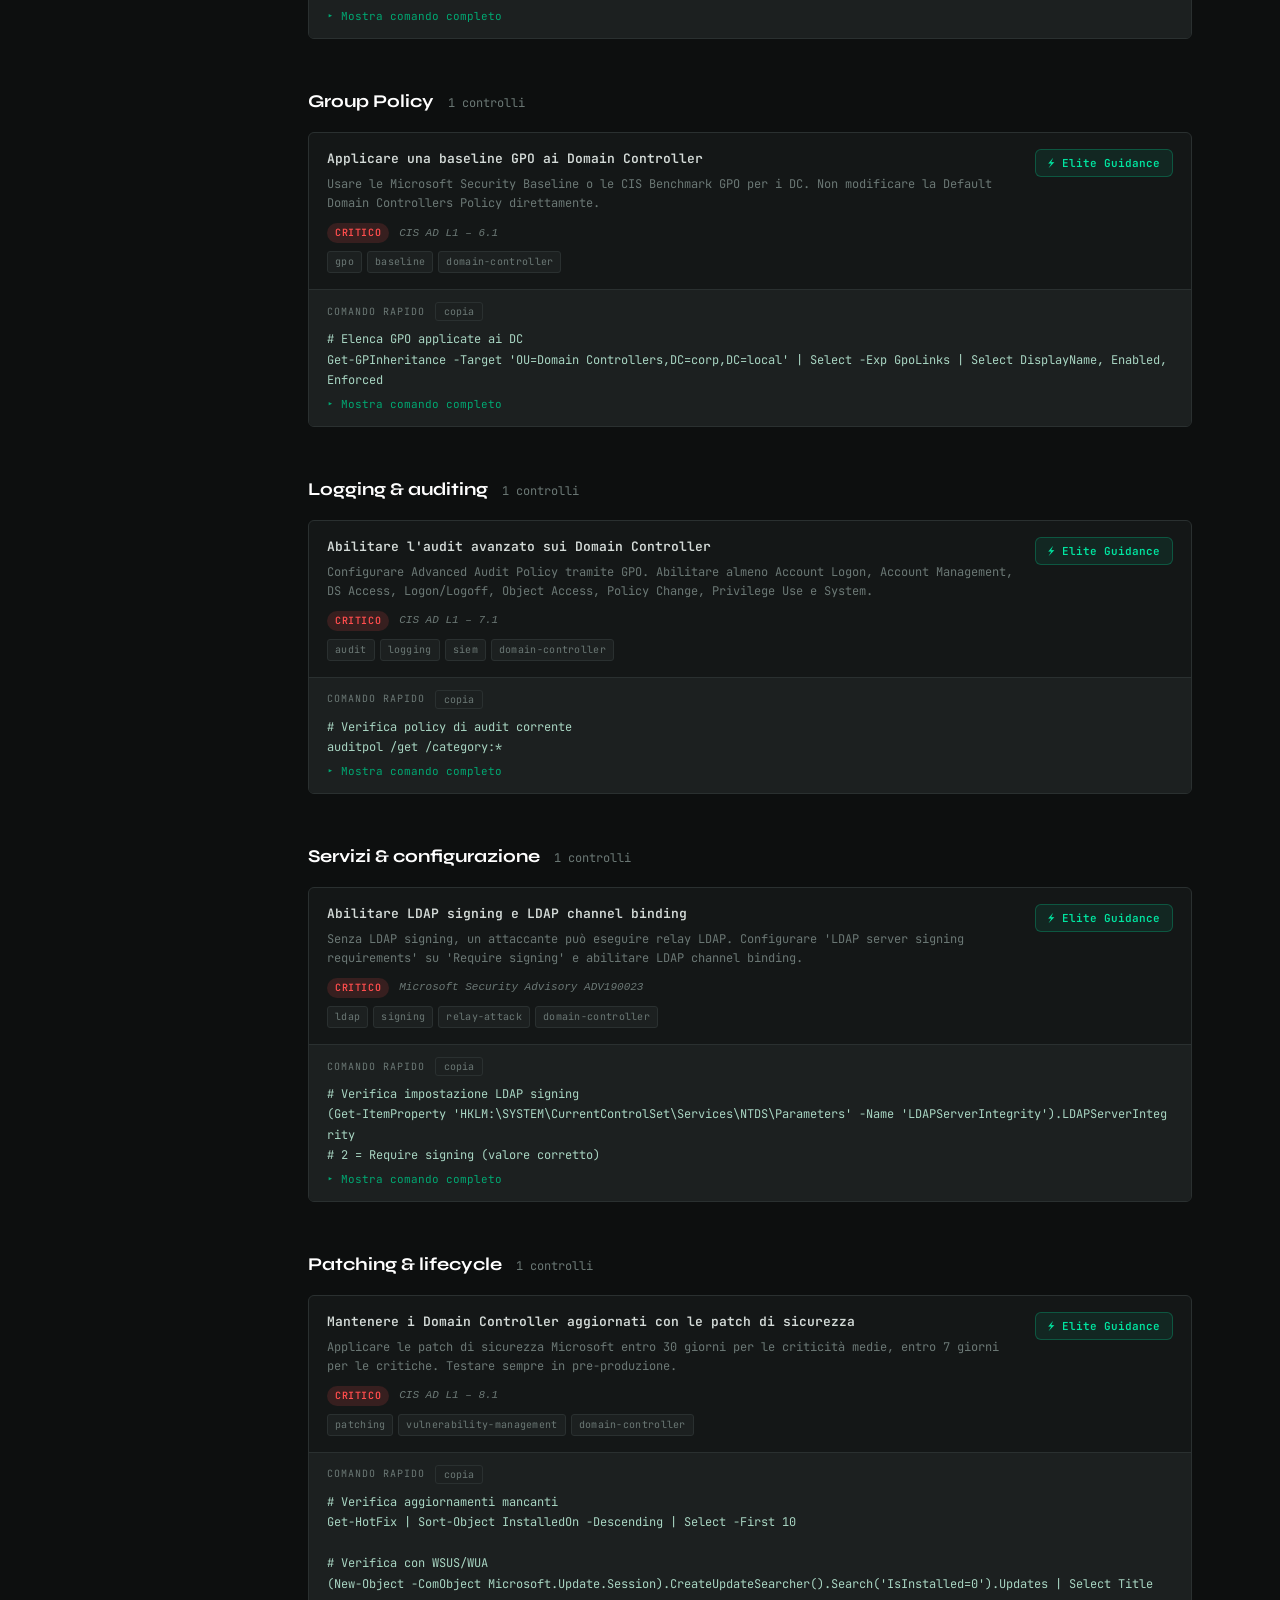
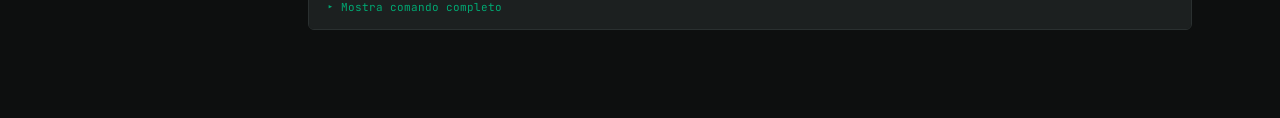
==== commit f8d94b55: "Update index.html" ====
--- a/index.html
+++ b/index.html
@@ -3,320 +3,54 @@
 <head>
   <meta charset="UTF-8" />
   <meta name="viewport" content="width=device-width, initial-scale=1.0" />
-  <title>Admin — AD Hardening</title>
+  <title>AD Hardening — TheUnchecked</title>
   <link rel="preconnect" href="https://fonts.googleapis.com" />
   <link rel="preconnect" href="https://fonts.gstatic.com" crossorigin />
   <link href="https://fonts.googleapis.com/css2?family=JetBrains+Mono:wght@400;600;700&family=Syne:wght@400;700;800&display=swap" rel="stylesheet" />
-  <style>
-    :root {
-      --bg:#0d0f0f;--surface:#141717;--surface2:#1c2020;--border:#2a3030;
-      --accent:#00e5a0;--accent-dim:#00a872;--text:#d4dbd8;--text-muted:#6b7875;
-      --critical:#ff4d4d;--high:#ff8c42;--medium:#f5c518;--low:#4caf50;
-      --mono:'JetBrains Mono',monospace;--sans:'Syne',sans-serif;--radius:6px;
-    }
-    *,*::before,*::after{box-sizing:border-box;margin:0;padding:0}
-    body{background:var(--bg);color:var(--text);font-family:var(--mono);font-size:14px;line-height:1.6;padding:40px 24px}
-    .container{max-width:900px;margin:0 auto}
-
-    .page-header{display:flex;align-items:baseline;justify-content:space-between;margin-bottom:6px}
-    .page-header h1{font-family:var(--sans);font-size:26px;font-weight:800;color:#fff;letter-spacing:-.02em}
-    .page-header h1 span{color:var(--accent)}
-    .back-link{font-size:12px;color:var(--text-muted);text-decoration:none;border:1px solid var(--border);padding:5px 12px;border-radius:var(--radius);transition:all .15s}
-    .back-link:hover{color:var(--accent);border-color:var(--accent-dim)}
-    .page-sub{font-size:12px;color:var(--text-muted);margin-bottom:32px}
-
-    .form-grid{display:grid;grid-template-columns:1fr 1fr;gap:20px;margin-bottom:20px}
-    .col-full{grid-column:1/-1}
-
-    .form-group{display:flex;flex-direction:column;gap:6px}
-    .form-label{font-size:10px;letter-spacing:.12em;text-transform:uppercase;color:var(--text-muted)}
-    .form-label .req{color:var(--accent);margin-left:2px}
-
-    input[type=text],textarea,select{
-      background:var(--surface);border:1px solid var(--border);color:var(--text);
-      font-family:var(--mono);font-size:13px;padding:9px 13px;border-radius:var(--radius);
-      outline:none;transition:border-color .15s;width:100%
-    }
-    input:focus,textarea:focus,select:focus{border-color:var(--accent-dim)}
-    input::placeholder,textarea::placeholder{color:var(--text-muted)}
-    textarea{resize:vertical;min-height:80px;line-height:1.6}
-    select{cursor:pointer}
-
-    .section-title-bar{
-      font-family:var(--sans);font-size:13px;font-weight:700;color:var(--accent-dim);
-      letter-spacing:.06em;text-transform:uppercase;
-      border-top:1px solid var(--border);padding-top:20px;margin:24px 0 16px;
-      grid-column:1/-1
-    }
-
-    .severity-group{display:grid;grid-template-columns:repeat(4,1fr);gap:6px}
-    .sev-radio{display:none}
-    .sev-label{
-      display:flex;align-items:center;justify-content:center;padding:8px 4px;
-      border:1px solid var(--border);border-radius:var(--radius);font-size:11px;
-      font-weight:600;text-transform:uppercase;cursor:pointer;color:var(--text-muted);transition:all .15s
-    }
-    #sev-critical:checked+.sev-label{background:var(--critical);border-color:var(--critical);color:#000}
-    #sev-high:checked+.sev-label{background:var(--high);border-color:var(--high);color:#000}
-    #sev-medium:checked+.sev-label{background:var(--medium);border-color:var(--medium);color:#000}
-    #sev-low:checked+.sev-label{background:var(--low);border-color:var(--low);color:#000}
-
-    .btn-row{display:flex;gap:10px;margin-top:8px}
-    .btn-primary{flex:1;background:var(--accent);border:none;color:#000;font-family:var(--sans);font-weight:700;font-size:14px;padding:12px;border-radius:var(--radius);cursor:pointer;transition:opacity .15s}
-    .btn-primary:hover{opacity:.88}
-    .btn-secondary{background:var(--surface);border:1px solid var(--border);color:var(--text-muted);font-family:var(--mono);font-size:13px;padding:12px 18px;border-radius:var(--radius);cursor:pointer;transition:all .15s}
-    .btn-secondary:hover{border-color:var(--accent-dim);color:var(--accent)}
-
-    .err{font-size:11px;color:var(--critical);display:none}
-    .err.show{display:block}
-
-    .result-panel{display:none;margin-top:28px}
-    .result-panel.show{display:block}
-
-    .panel{background:var(--surface);border:1px solid var(--border);border-radius:var(--radius);overflow:hidden;margin-bottom:16px}
-    .panel-header{display:flex;align-items:center;justify-content:space-between;padding:11px 16px;border-bottom:1px solid var(--border);background:var(--surface2)}
-    .panel-title{font-size:10px;letter-spacing:.12em;text-transform:uppercase;color:var(--text-muted)}
-    .btn-copy{background:none;border:1px solid var(--border);color:var(--text-muted);font-family:var(--mono);font-size:11px;padding:4px 10px;border-radius:var(--radius);cursor:pointer;transition:all .15s}
-    .btn-copy:hover{border-color:var(--accent-dim);color:var(--accent)}
-    .btn-copy.copied{border-color:var(--accent);color:var(--accent)}
-    .panel-body{padding:16px}
-    .panel-body pre{font-family:var(--mono);font-size:12px;line-height:1.75;color:var(--text);white-space:pre-wrap;word-break:break-word}
-
-    .instructions{background:var(--surface);border:1px solid var(--border);border-left:3px solid var(--accent-dim);border-radius:var(--radius);padding:14px 18px}
-    .instructions p{font-size:12px;color:var(--text-muted);margin-bottom:6px}
-    .instructions p:last-child{margin-bottom:0}
-    .instructions strong{color:var(--text)}
-    .instructions code{background:var(--surface2);padding:1px 5px;border-radius:3px;font-size:11px}
-
-    @media(max-width:640px){.form-grid{grid-template-columns:1fr}.col-full{grid-column:1}}
-  </style>
+  <link rel="stylesheet" href="assets/css/style.css" />
 </head>
 <body>
-<div class="container">
 
-  <div class="page-header">
-    <h1>Admin <span>→</span> Nuovo controllo</h1>
-    <a href="index.html" class="back-link">← Checklist</a>
-  </div>
-  <p class="page-sub">Compila il form e ottieni il JSON completo da incollare in <code>data/checklist.json</code></p>
+  <!-- SIDEBAR -->
+  <aside class="sidebar" id="sidebar">
+    <div class="sidebar-header">
+      <span class="sidebar-logo">⬡</span>
+      <span class="sidebar-title">AD Hardening</span>
+    </div>
+    <nav class="sidebar-nav">
+      <span class="nav-label">Categorie</span>
+      <ul id="category-nav"></ul>
+    </nav>
+  </aside>
 
-  <div class="form-grid">
+  <!-- TOGGLE SIDEBAR MOBILE -->
+  <button class="sidebar-toggle" id="sidebar-toggle" aria-label="Menu">☰</button>
 
-    <!-- BASE -->
-    <div class="form-group col-full">
-      <label class="form-label">Titolo <span class="req">*</span></label>
-      <input type="text" id="f-title" placeholder="Es: Disabilitare SMBv1 su tutti i sistemi" maxlength="120" />
-      <span class="err" id="err-title">Campo obbligatorio</span>
-    </div>
+  <!-- MAIN -->
+  <main class="main">
 
-    <div class="form-group">
-      <label class="form-label">Categoria <span class="req">*</span></label>
-      <select id="f-category">
-        <option value="">— Seleziona —</option>
-        <option value="identity-access">Identity & Access</option>
-        <option value="password-auth">Password & Authentication Policy</option>
-        <option value="kerberos">Kerberos & protocolli di autenticazione</option>
-        <option value="group-policy">Group Policy</option>
-        <option value="logging-audit">Logging & auditing</option>
-        <option value="services-config">Servizi & configurazione</option>
-        <option value="patching">Patching & lifecycle</option>
-      </select>
-      <span class="err" id="err-cat">Campo obbligatorio</span>
-    </div>
+    <header class="page-header">
+      <h1>Active Directory<br /><span>Best Practices</span></h1>
+      <p class="page-subtitle">Best practice per l'hardening di Active Directory on-premises</p>
 
-    <div class="form-group">
-      <label class="form-label">Riferimento</label>
-      <input type="text" id="f-ref" placeholder="Es: CIS AD L1 – 3.1, CVE-2021-1675…" />
-    </div>
+      <div class="toolbar">
+        <div class="search-wrap">
+          <input type="text" id="search-input" placeholder="Cerca controllo…" autocomplete="off" />
+        </div>
+        <div class="filter-wrap">
+          <button class="filter-btn active" data-severity="all">Tutti</button>
+          <button class="filter-btn" data-severity="critical">🔴 Critico</button>
+          <button class="filter-btn" data-severity="high">🟠 Alto</button>
+          <button class="filter-btn" data-severity="medium">🟡 Medio</button>
+          <button class="filter-btn" data-severity="low">🟢 Basso</button>
+        </div>
+      </div>
+    </header>
 
-    <div class="form-group col-full">
-      <label class="form-label">Descrizione breve <span class="req">*</span></label>
-      <textarea id="f-desc" rows="3" placeholder="Contesto del controllo e rischio se non applicato…"></textarea>
-      <span class="err" id="err-desc">Campo obbligatorio</span>
-    </div>
+    <div id="content" class="content"></div>
 
-    <div class="form-group col-full">
-      <label class="form-label">Severità <span class="req">*</span></label>
-      <div class="severity-group">
-        <input type="radio" name="severity" id="sev-critical" class="sev-radio" value="critical" />
-        <label class="sev-label" for="sev-critical">🔴 Critico</label>
-        <input type="radio" name="severity" id="sev-high" class="sev-radio" value="high" />
-        <label class="sev-label" for="sev-high">🟠 Alto</label>
-        <input type="radio" name="severity" id="sev-medium" class="sev-radio" value="medium" />
-        <label class="sev-label" for="sev-medium">🟡 Medio</label>
-        <input type="radio" name="severity" id="sev-low" class="sev-radio" value="low" />
-        <label class="sev-label" for="sev-low">🟢 Basso</label>
-      </div>
-      <span class="err" id="err-sev">Seleziona una severità</span>
-    </div>
+  </main>
 
-    <div class="form-group col-full">
-      <label class="form-label">Tag (separati da virgola)</label>
-      <input type="text" id="f-tags" placeholder="Es: ntlm, kerberos, lateral-movement" />
-    </div>
-
-    <!-- COMANDI -->
-    <div class="section-title-bar col-full">Comandi</div>
-
-    <div class="form-group col-full">
-      <label class="form-label">Comando rapido</label>
-      <textarea id="f-cmd-quick" rows="4" placeholder="# Comando breve, il più comune per questo controllo&#10;Get-ADGroupMember -Identity 'Domain Admins'"></textarea>
-    </div>
-
-    <div class="form-group col-full">
-      <label class="form-label">Comando completo</label>
-      <textarea id="f-cmd-full" rows="8" placeholder="# Versione estesa con tutti gli step&#10;# Step 1: ...&#10;# Step 2: ..."></textarea>
-    </div>
-
-    <!-- GUIDANCE -->
-    <div class="section-title-bar col-full">Elite Guidance</div>
-
-    <div class="form-group col-full">
-      <label class="form-label">Real-World Exposure</label>
-      <textarea id="f-exposure" rows="3" placeholder="Descrivi l'impatto reale se questo controllo non è applicato. Esempi di attacchi reali, strumenti usati dagli attaccanti…"></textarea>
-    </div>
-
-    <div class="form-group col-full">
-      <label class="form-label">Practical Execution (uno step per riga)</label>
-      <textarea id="f-execution" rows="5" placeholder="Identifica tutti gli account vulnerabili&#10;Rimuovi il flag DoesNotRequirePreAuth&#10;Imposta password > 25 caratteri&#10;Monitora Event ID 4768"></textarea>
-    </div>
-
-    <div class="form-group col-full">
-      <label class="form-label">Verification (comandi PowerShell/CMD)</label>
-      <textarea id="f-verification" rows="4" placeholder="# Comando per verificare che il controllo sia applicato&#10;Get-ADUser -Filter {DoesNotRequirePreAuth -eq $true}"></textarea>
-    </div>
-
-    <div class="form-group col-full">
-      <label class="form-label">Considerations</label>
-      <textarea id="f-considerations" rows="3" placeholder="Eccezioni, compatibilità con sistemi legacy, rischi del cambiamento…"></textarea>
-    </div>
-
-    <div class="form-group col-full">
-      <label class="form-label">Operational Signals (query SIEM / Event ID)</label>
-      <textarea id="f-signals" rows="4" placeholder="# Event ID o query Splunk/Sentinel per rilevare violazioni&#10;index=windows EventCode=4768 PreAuthType=0"></textarea>
-    </div>
-
-    <div class="form-group col-full">
-      <label class="form-label">Related Items (ID separati da virgola)</label>
-      <input type="text" id="f-related" placeholder="Es: ia-001, kb-002, sc-003" />
-    </div>
-
-  </div>
-
-  <div class="btn-row">
-    <button class="btn-primary" id="btn-generate">⚡ Genera JSON</button>
-    <button class="btn-secondary" id="btn-reset">↺ Reset</button>
-  </div>
-
-  <!-- OUTPUT -->
-  <div class="result-panel" id="result-panel">
-    <div class="panel" style="margin-top:28px">
-      <div class="panel-header">
-        <span class="panel-title">JSON da aggiungere a checklist.json</span>
-        <button class="btn-copy" id="btn-copy">Copia</button>
-      </div>
-      <div class="panel-body">
-        <pre id="output-pre"></pre>
-      </div>
-    </div>
-
-    <div class="instructions">
-      <p><strong>Come aggiungere il controllo:</strong></p>
-      <p>1. Copia il JSON qui sopra.</p>
-      <p>2. Apri <code>data/checklist.json</code> nel repo GitHub (icona matita).</p>
-      <p>3. Trova la categoria giusta e incolla l'oggetto nell'array <code>"items"</code>, separato da virgola dall'elemento precedente.</p>
-      <p>4. Clicca <strong>Commit changes</strong> — il sito si aggiorna in pochi secondi.</p>
-    </div>
-  </div>
-
-</div>
-<script>
-const CAT_PREFIX = {
-  'identity-access':'ia','password-auth':'pa','kerberos':'kb',
-  'group-policy':'gp','logging-audit':'la','services-config':'sc','patching':'pt'
-};
-
-function genId(cat) {
-  return (CAT_PREFIX[cat]||'xx') + '-' + String(Date.now()).slice(-3);
-}
-
-document.getElementById('btn-generate').addEventListener('click', () => {
-  const title    = document.getElementById('f-title').value.trim();
-  const category = document.getElementById('f-category').value;
-  const desc     = document.getElementById('f-desc').value.trim();
-  const severity = document.querySelector('input[name="severity"]:checked')?.value || '';
-  const ref      = document.getElementById('f-ref').value.trim();
-  const tagsRaw  = document.getElementById('f-tags').value.trim();
-
-  const cmdQuick  = document.getElementById('f-cmd-quick').value.trim();
-  const cmdFull   = document.getElementById('f-cmd-full').value.trim();
-  const exposure  = document.getElementById('f-exposure').value.trim();
-  const execRaw   = document.getElementById('f-execution').value.trim();
-  const verif     = document.getElementById('f-verification').value.trim();
-  const consid    = document.getElementById('f-considerations').value.trim();
-  const signals   = document.getElementById('f-signals').value.trim();
-  const relRaw    = document.getElementById('f-related').value.trim();
-
-  let valid = true;
-  const v = (cond, id) => { document.getElementById(id).classList.toggle('show', !cond); if (!cond) valid = false; };
-  v(title, 'err-title'); v(category, 'err-cat'); v(desc, 'err-desc'); v(severity, 'err-sev');
-  if (!valid) return;
-
-  const tags    = tagsRaw ? tagsRaw.split(',').map(t => t.trim()).filter(Boolean) : [];
-  const related = relRaw ? relRaw.split(',').map(t => t.trim()).filter(Boolean) : [];
-  const exec    = execRaw ? execRaw.split('\n').map(s => s.trim()).filter(Boolean) : [];
-
-  const obj = {
-    id:          genId(category),
-    title,
-    description: desc,
-    severity,
-    ref,
-    tags,
-    ...(cmdQuick ? { command_quick: cmdQuick } : {}),
-    ...(cmdFull  ? { command_full:  cmdFull  } : {}),
-    guidance: {
-      ...(exposure ? { exposure }   : {}),
-      ...(exec.length ? { execution: exec } : {}),
-      ...(verif    ? { verification: verif } : {}),
-      ...(consid   ? { considerations: consid } : {}),
-      ...(signals  ? { signals }     : {}),
-      ...(related.length ? { related } : {})
-    }
-  };
-
-  // Rimuovi guidance se vuota
-  if (!Object.keys(obj.guidance).length) delete obj.guidance;
-
-  const pretty = JSON.stringify(obj, null, 2);
-  document.getElementById('output-pre').textContent = pretty;
-  document.getElementById('result-panel').classList.add('show');
-  document.getElementById('result-panel').scrollIntoView({ behavior: 'smooth', block: 'start' });
-
-  const btnCopy = document.getElementById('btn-copy');
-  btnCopy.textContent = 'Copia'; btnCopy.className = 'btn-copy';
-  btnCopy.onclick = () => {
-    navigator.clipboard.writeText(pretty).then(() => {
-      btnCopy.textContent = '✓ Copiato'; btnCopy.className = 'btn-copy copied';
-      setTimeout(() => { btnCopy.textContent = 'Copia'; btnCopy.className = 'btn-copy'; }, 2000);
-    });
-  };
-});
-
-document.getElementById('btn-reset').addEventListener('click', () => {
-  document.querySelectorAll('input[type=text], textarea, select').forEach(el => el.value = '');
-  const checked = document.querySelector('input[name="severity"]:checked');
-  if (checked) checked.checked = false;
-  document.querySelectorAll('.err').forEach(e => e.classList.remove('show'));
-  document.getElementById('result-panel').classList.remove('show');
-});
-
-// Nascondi errori all'input
-document.getElementById('f-title').addEventListener('input',    () => document.getElementById('err-title').classList.remove('show'));
-document.getElementById('f-category').addEventListener('change',() => document.getElementById('err-cat').classList.remove('show'));
-document.getElementById('f-desc').addEventListener('input',     () => document.getElementById('err-desc').classList.remove('show'));
-document.querySelectorAll('input[name="severity"]').forEach(r =>
-  r.addEventListener('change', () => document.getElementById('err-sev').classList.remove('show')));
-</script>
+  <script src="assets/js/app.js"></script>
 </body>
 </html>
--- a/assets/css/style.css
+++ b/assets/css/style.css
@@ -0,0 +1,431 @@
+/* ================================================
+   AD HARDENING — style.css
+   ================================================ */
+
+:root {
+  --bg:          #0d0f0f;
+  --surface:     #141717;
+  --surface2:    #1c2020;
+  --surface3:    #222828;
+  --border:      #2a3030;
+  --accent:      #00e5a0;
+  --accent-dim:  #00a872;
+  --text:        #d4dbd8;
+  --text-muted:  #6b7875;
+  --critical:    #ff4d4d;
+  --high:        #ff8c42;
+  --medium:      #f5c518;
+  --low:         #4caf50;
+  --sidebar-w:   260px;
+  --radius:      6px;
+  --mono:        'JetBrains Mono', monospace;
+  --sans:        'Syne', sans-serif;
+}
+
+*, *::before, *::after { box-sizing: border-box; margin: 0; padding: 0; }
+html { scroll-behavior: smooth; }
+
+body {
+  background: var(--bg);
+  color: var(--text);
+  font-family: var(--mono);
+  font-size: 14px;
+  line-height: 1.6;
+  display: flex;
+  min-height: 100vh;
+}
+
+/* ── SIDEBAR ── */
+.sidebar {
+  position: fixed;
+  top: 0; left: 0;
+  width: var(--sidebar-w);
+  height: 100vh;
+  background: var(--surface);
+  border-right: 1px solid var(--border);
+  display: flex;
+  flex-direction: column;
+  z-index: 100;
+  transition: transform .3s ease;
+}
+
+.sidebar-header {
+  display: flex;
+  align-items: center;
+  gap: 10px;
+  padding: 24px 20px 20px;
+  border-bottom: 1px solid var(--border);
+}
+
+.sidebar-logo  { font-size: 22px; color: var(--accent); }
+.sidebar-title {
+  font-family: var(--sans);
+  font-weight: 800;
+  font-size: 15px;
+  color: var(--accent);
+  letter-spacing: .04em;
+  text-transform: uppercase;
+}
+
+.sidebar-nav { flex: 1; overflow-y: auto; padding: 16px 0; }
+
+.nav-label {
+  display: block;
+  padding: 0 20px 8px;
+  font-size: 10px;
+  letter-spacing: .12em;
+  text-transform: uppercase;
+  color: var(--text-muted);
+}
+
+.sidebar-nav ul { list-style: none; }
+
+.sidebar-nav li a {
+  display: flex;
+  align-items: center;
+  gap: 8px;
+  padding: 8px 20px;
+  color: var(--text-muted);
+  text-decoration: none;
+  font-size: 13px;
+  border-left: 2px solid transparent;
+  transition: all .15s;
+}
+
+.sidebar-nav li a:hover,
+.sidebar-nav li a.active {
+  color: var(--accent);
+  border-left-color: var(--accent);
+  background: rgba(0,229,160,.05);
+}
+
+.nav-count {
+  margin-left: auto;
+  font-size: 11px;
+  background: var(--surface2);
+  padding: 1px 6px;
+  border-radius: 20px;
+  color: var(--text-muted);
+}
+
+.sidebar-toggle {
+  display: none;
+  position: fixed;
+  top: 14px; left: 14px;
+  z-index: 200;
+  background: var(--surface);
+  border: 1px solid var(--border);
+  color: var(--accent);
+  font-size: 18px;
+  width: 38px; height: 38px;
+  border-radius: var(--radius);
+  cursor: pointer;
+}
+
+/* ── MAIN ── */
+.main {
+  margin-left: var(--sidebar-w);
+  flex: 1;
+  padding: 40px 48px;
+  max-width: 980px;
+}
+
+/* ── HEADER ── */
+.page-header {
+  margin-bottom: 40px;
+  padding-bottom: 32px;
+  border-bottom: 1px solid var(--border);
+}
+
+.page-header h1 {
+  font-family: var(--sans);
+  font-size: clamp(28px, 4vw, 48px);
+  font-weight: 800;
+  line-height: 1.1;
+  color: #fff;
+  letter-spacing: -.02em;
+  margin-bottom: 8px;
+}
+
+.page-header h1 span { color: var(--accent); }
+
+.page-subtitle {
+  color: var(--text-muted);
+  font-size: 13px;
+  margin-bottom: 28px;
+}
+
+/* ── TOOLBAR ── */
+.toolbar {
+  display: flex;
+  flex-wrap: wrap;
+  align-items: center;
+  gap: 12px;
+}
+
+.search-wrap input {
+  background: var(--surface);
+  border: 1px solid var(--border);
+  color: var(--text);
+  font-family: var(--mono);
+  font-size: 13px;
+  padding: 7px 14px;
+  border-radius: var(--radius);
+  width: 220px;
+  outline: none;
+  transition: border-color .15s;
+}
+.search-wrap input:focus { border-color: var(--accent-dim); }
+.search-wrap input::placeholder { color: var(--text-muted); }
+
+.filter-wrap { display: flex; gap: 6px; flex-wrap: wrap; }
+
+.filter-btn {
+  background: var(--surface);
+  border: 1px solid var(--border);
+  color: var(--text-muted);
+  font-family: var(--mono);
+  font-size: 12px;
+  padding: 5px 12px;
+  border-radius: 20px;
+  cursor: pointer;
+  transition: all .15s;
+}
+.filter-btn:hover { border-color: var(--accent-dim); color: var(--text); }
+.filter-btn.active { background: var(--accent); border-color: var(--accent); color: #000; font-weight: 600; }
+
+/* ── SEZIONI ── */
+.section { margin-bottom: 48px; scroll-margin-top: 20px; }
+
+.section-header {
+  display: flex;
+  align-items: baseline;
+  gap: 14px;
+  margin-bottom: 16px;
+}
+
+.section-title { font-family: var(--sans); font-size: 18px; font-weight: 700; color: #fff; }
+.section-count { font-size: 12px; color: var(--text-muted); }
+
+/* ── CARD ── */
+.card {
+  background: var(--surface);
+  border: 1px solid var(--border);
+  border-radius: var(--radius);
+  margin-bottom: 8px;
+  overflow: hidden;
+  transition: border-color .15s;
+}
+.card:hover { border-color: #3a4444; }
+
+.card-header {
+  display: flex;
+  align-items: flex-start;
+  gap: 16px;
+  padding: 16px 18px;
+}
+
+.card-main { flex: 1; min-width: 0; }
+
+.card-title {
+  font-size: 13px;
+  font-weight: 600;
+  color: var(--text);
+  margin-bottom: 5px;
+}
+
+.card-desc {
+  font-size: 12px;
+  color: var(--text-muted);
+  margin-bottom: 10px;
+  line-height: 1.6;
+}
+
+.card-meta {
+  display: flex;
+  align-items: center;
+  gap: 10px;
+  margin-bottom: 8px;
+}
+
+.card-ref {
+  font-size: 11px;
+  color: var(--text-muted);
+  font-style: italic;
+}
+
+.card-tags {
+  display: flex;
+  flex-wrap: wrap;
+  gap: 5px;
+  margin-top: 6px;
+}
+
+.tag {
+  font-size: 10px;
+  background: var(--surface2);
+  border: 1px solid var(--border);
+  color: var(--text-muted);
+  padding: 2px 7px;
+  border-radius: 3px;
+  letter-spacing: .03em;
+}
+
+/* ── BADGE ── */
+.badge {
+  font-size: 10px;
+  font-weight: 600;
+  padding: 2px 8px;
+  border-radius: 20px;
+  text-transform: uppercase;
+  letter-spacing: .06em;
+}
+.badge-critical { background: rgba(255,77,77,.15);  color: var(--critical); }
+.badge-high     { background: rgba(255,140,66,.15); color: var(--high); }
+.badge-medium   { background: rgba(245,197,24,.15); color: var(--medium); }
+.badge-low      { background: rgba(76,175,80,.15);  color: var(--low); }
+
+/* ── BOTTONE ELITE GUIDANCE ── */
+.btn-detail {
+  flex-shrink: 0;
+  background: rgba(0,229,160,.08);
+  border: 1px solid rgba(0,229,160,.25);
+  color: var(--accent);
+  font-family: var(--mono);
+  font-size: 11px;
+  font-weight: 600;
+  padding: 6px 12px;
+  border-radius: var(--radius);
+  cursor: pointer;
+  white-space: nowrap;
+  transition: all .15s;
+}
+.btn-detail:hover { background: rgba(0,229,160,.15); border-color: var(--accent); }
+
+/* ── BLOCCO COMANDO ── */
+.cmd-block {
+  border-top: 1px solid var(--border);
+  background: var(--surface2);
+  padding: 12px 18px;
+}
+
+.cmd-label {
+  font-size: 10px;
+  letter-spacing: .1em;
+  text-transform: uppercase;
+  color: var(--text-muted);
+  margin-bottom: 8px;
+  display: flex;
+  align-items: center;
+  gap: 10px;
+}
+
+.btn-copy-cmd {
+  background: none;
+  border: 1px solid var(--border);
+  color: var(--text-muted);
+  font-family: var(--mono);
+  font-size: 10px;
+  padding: 2px 8px;
+  border-radius: 3px;
+  cursor: pointer;
+  transition: all .15s;
+}
+.btn-copy-cmd:hover { border-color: var(--accent-dim); color: var(--accent); }
+
+.cmd-pre {
+  font-family: var(--mono);
+  font-size: 12px;
+  line-height: 1.7;
+  color: #a8d5c2;
+  white-space: pre-wrap;
+  word-break: break-all;
+  overflow-x: auto;
+}
+
+.btn-expand-cmd {
+  background: none;
+  border: none;
+  color: var(--accent-dim);
+  font-family: var(--mono);
+  font-size: 11px;
+  padding: 6px 0 0;
+  cursor: pointer;
+  transition: color .15s;
+}
+.btn-expand-cmd:hover { color: var(--accent); }
+
+/* ── GUIDANCE PANEL ── */
+.guidance-panel {
+  border-top: 1px solid var(--border);
+  background: #111515;
+}
+
+.guid-section {
+  padding: 14px 18px;
+  border-bottom: 1px solid var(--border);
+}
+.guid-section:last-child { border-bottom: none; }
+
+.guid-title {
+  font-size: 11px;
+  font-weight: 700;
+  letter-spacing: .08em;
+  text-transform: uppercase;
+  color: var(--accent-dim);
+  margin-bottom: 8px;
+}
+
+.guid-text {
+  font-size: 12px;
+  color: var(--text-muted);
+  line-height: 1.7;
+}
+
+.guid-steps {
+  list-style: none;
+  display: flex;
+  flex-direction: column;
+  gap: 5px;
+}
+
+.guid-steps li {
+  font-size: 12px;
+  color: var(--text-muted);
+  padding-left: 4px;
+}
+
+.rel-tags {
+  display: flex;
+  flex-wrap: wrap;
+  gap: 6px;
+  margin-top: 4px;
+}
+
+.rel-tag {
+  font-size: 11px;
+  background: rgba(0,229,160,.06);
+  border: 1px solid rgba(0,229,160,.2);
+  color: var(--accent-dim);
+  padding: 3px 9px;
+  border-radius: 3px;
+  cursor: default;
+}
+
+/* ── EMPTY STATE ── */
+.empty-state {
+  text-align: center;
+  padding: 60px 20px;
+  color: var(--text-muted);
+}
+
+/* ── RESPONSIVE ── */
+@media (max-width: 768px) {
+  .sidebar { transform: translateX(-100%); }
+  .sidebar.open { transform: translateX(0); }
+  .sidebar-toggle { display: flex; align-items: center; justify-content: center; }
+  .main { margin-left: 0; padding: 20px; }
+  .page-header { padding-top: 48px; }
+  .card-header { flex-direction: column; }
+  .btn-detail { align-self: flex-start; }
+}
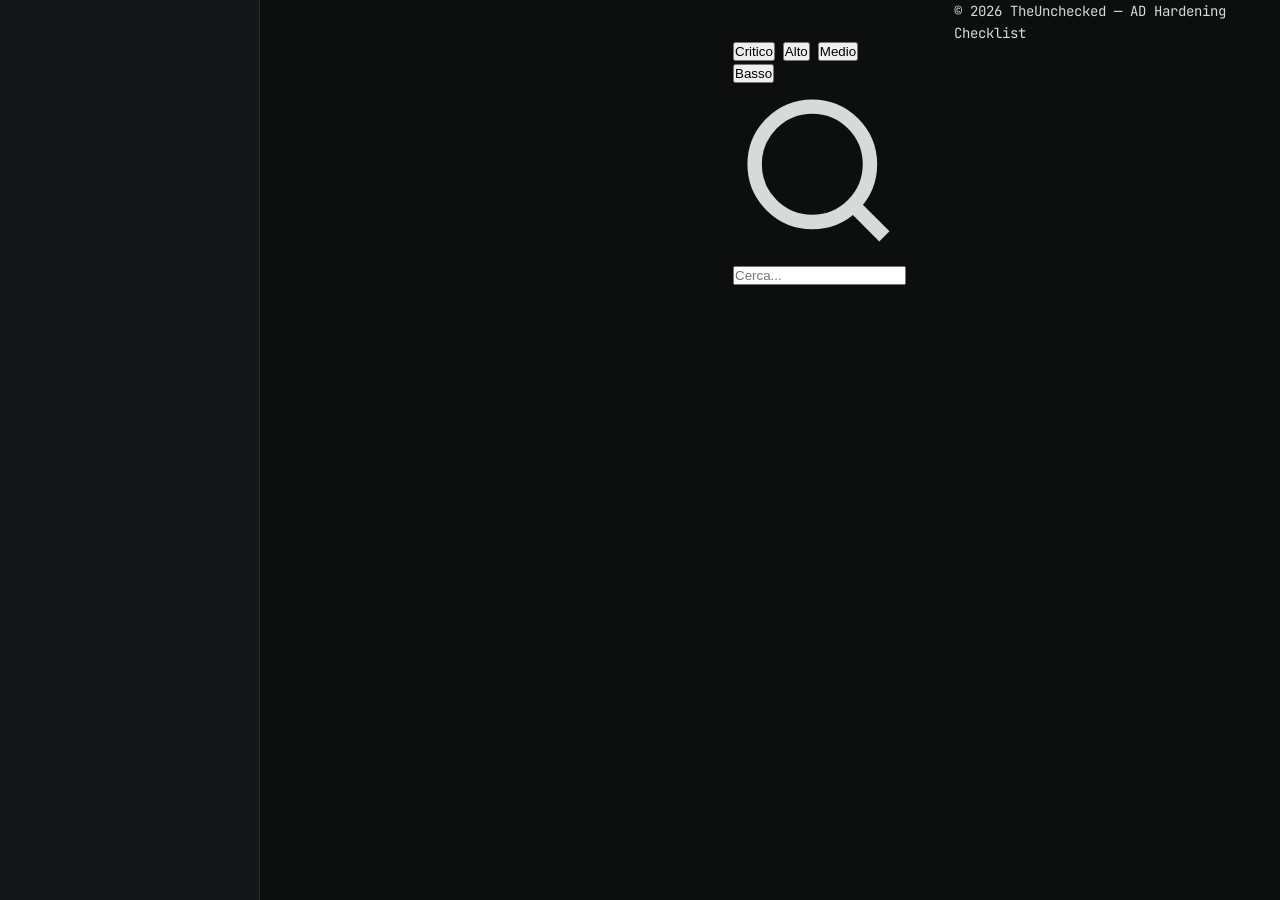
==== commit 01f6f6d7: "Update index.html" ====
--- a/index.html
+++ b/index.html
@@ -6,50 +6,60 @@
   <title>AD Hardening — TheUnchecked</title>
   <link rel="preconnect" href="https://fonts.googleapis.com" />
   <link rel="preconnect" href="https://fonts.gstatic.com" crossorigin />
-  <link href="https://fonts.googleapis.com/css2?family=JetBrains+Mono:wght@400;600;700&family=Syne:wght@400;700;800&display=swap" rel="stylesheet" />
+  <link href="https://fonts.googleapis.com/css2?family=JetBrains+Mono:wght@400;700&family=Syne:wght@700;800&display=swap" rel="stylesheet" />
   <link rel="stylesheet" href="assets/css/style.css" />
 </head>
 <body>
 
-  <!-- SIDEBAR -->
-  <aside class="sidebar" id="sidebar">
-    <div class="sidebar-header">
-      <span class="sidebar-logo">⬡</span>
-      <span class="sidebar-title">AD Hardening</span>
+  <!-- ── scan-line overlay ── -->
+  <div class="scanlines"></div>
+
+  <!-- ══════════════════════════════════════════════════════ HEADER -->
+  <header class="topbar">
+    <div class="topbar__brand">
+      <span class="topbar__logo">&lt;/&gt;</span>
+      <h1 class="topbar__title">AD Hardening <span class="topbar__sep">—</span> TheUnchecked</h1>
     </div>
-    <nav class="sidebar-nav">
-      <span class="nav-label">Categorie</span>
-      <ul id="category-nav"></ul>
-    </nav>
-  </aside>
+    <div class="topbar__actions">
+      <button id="btn-menu" class="topbar__menu-btn" aria-label="Menu">&#9776;</button>
+    </div>
+  </header>
 
-  <!-- TOGGLE SIDEBAR MOBILE -->
-  <button class="sidebar-toggle" id="sidebar-toggle" aria-label="Menu">☰</button>
+  <!-- ══════════════════════════════════════════════════════ LAYOUT -->
+  <div class="layout">
 
-  <!-- MAIN -->
-  <main class="main">
+    <!-- ── sidebar ── -->
+    <aside id="sidebar" class="sidebar">
+      <nav class="sidebar__nav" id="sidebar-nav"></nav>
+    </aside>
 
-    <header class="page-header">
-      <h1>Active Directory<br /><span>Best Practices</span></h1>
-      <p class="page-subtitle">Best practice per l'hardening di Active Directory on-premises</p>
+    <!-- ── main ── -->
+    <main class="main">
 
-      <div class="toolbar">
-        <div class="search-wrap">
-          <input type="text" id="search-input" placeholder="Cerca controllo…" autocomplete="off" />
+      <!-- filters -->
+      <section class="filters">
+        <div class="filters__pills" id="severity-pills">
+          <button class="pill pill--critical active" data-severity="critical">Critico</button>
+          <button class="pill pill--high active"     data-severity="high">Alto</button>
+          <button class="pill pill--medium active"   data-severity="medium">Medio</button>
+          <button class="pill pill--low active"      data-severity="low">Basso</button>
         </div>
-        <div class="filter-wrap">
-          <button class="filter-btn active" data-severity="all">Tutti</button>
-          <button class="filter-btn" data-severity="critical">🔴 Critico</button>
-          <button class="filter-btn" data-severity="high">🟠 Alto</button>
-          <button class="filter-btn" data-severity="medium">🟡 Medio</button>
-          <button class="filter-btn" data-severity="low">🟢 Basso</button>
+        <div class="filters__search">
+          <svg class="filters__search-icon" viewBox="0 0 24 24" fill="none" stroke="currentColor" stroke-width="2"><circle cx="11" cy="11" r="8"/><line x1="21" y1="21" x2="16.65" y2="16.65"/></svg>
+          <input type="text" id="search-input" class="filters__input" placeholder="Cerca..." />
         </div>
-      </div>
-    </header>
+      </section>
 
-    <div id="content" class="content"></div>
+      <!-- checklist container -->
+      <div id="checklist" class="checklist"></div>
 
-  </main>
+    </main>
+  </div>
+
+  <!-- ══════════════════════════════════════════════════════ FOOTER -->
+  <footer class="footer">
+    <span>&copy; 2026 TheUnchecked — AD Hardening Checklist</span>
+  </footer>
 
   <script src="assets/js/app.js"></script>
 </body>
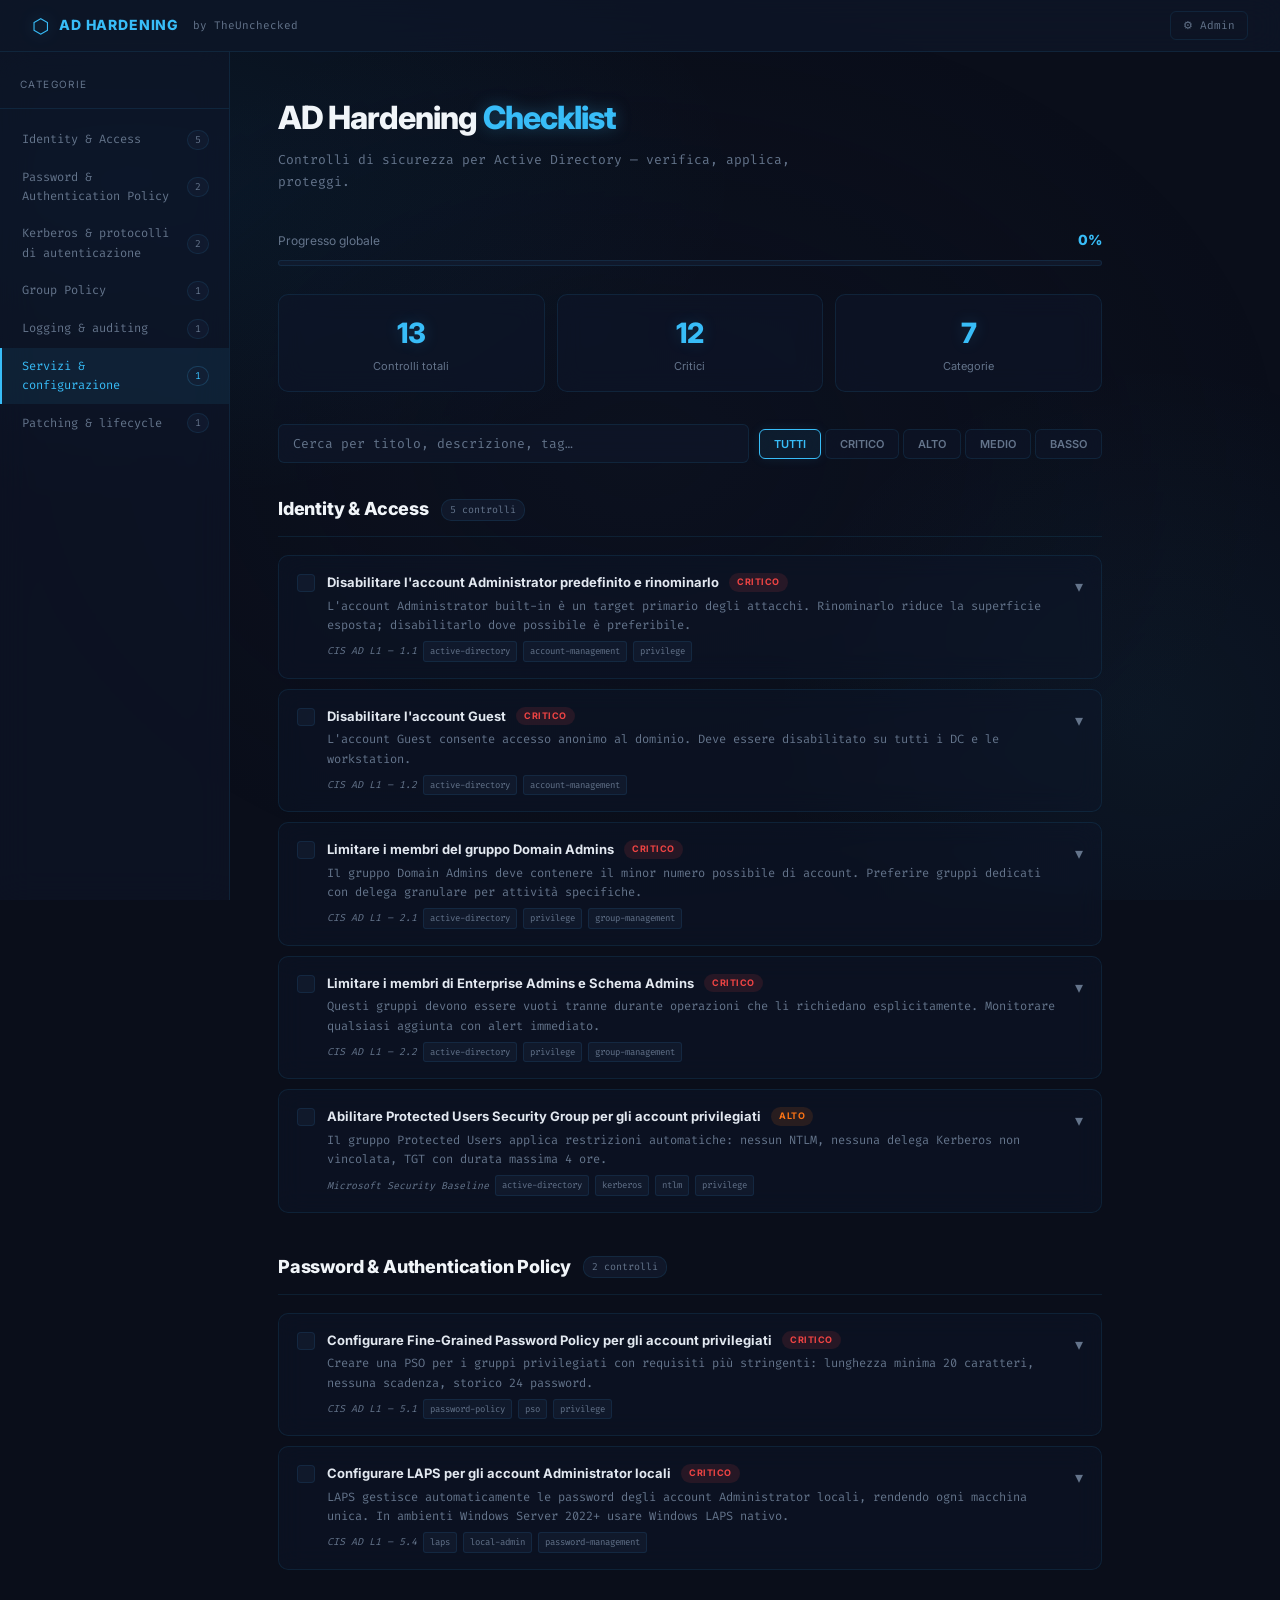
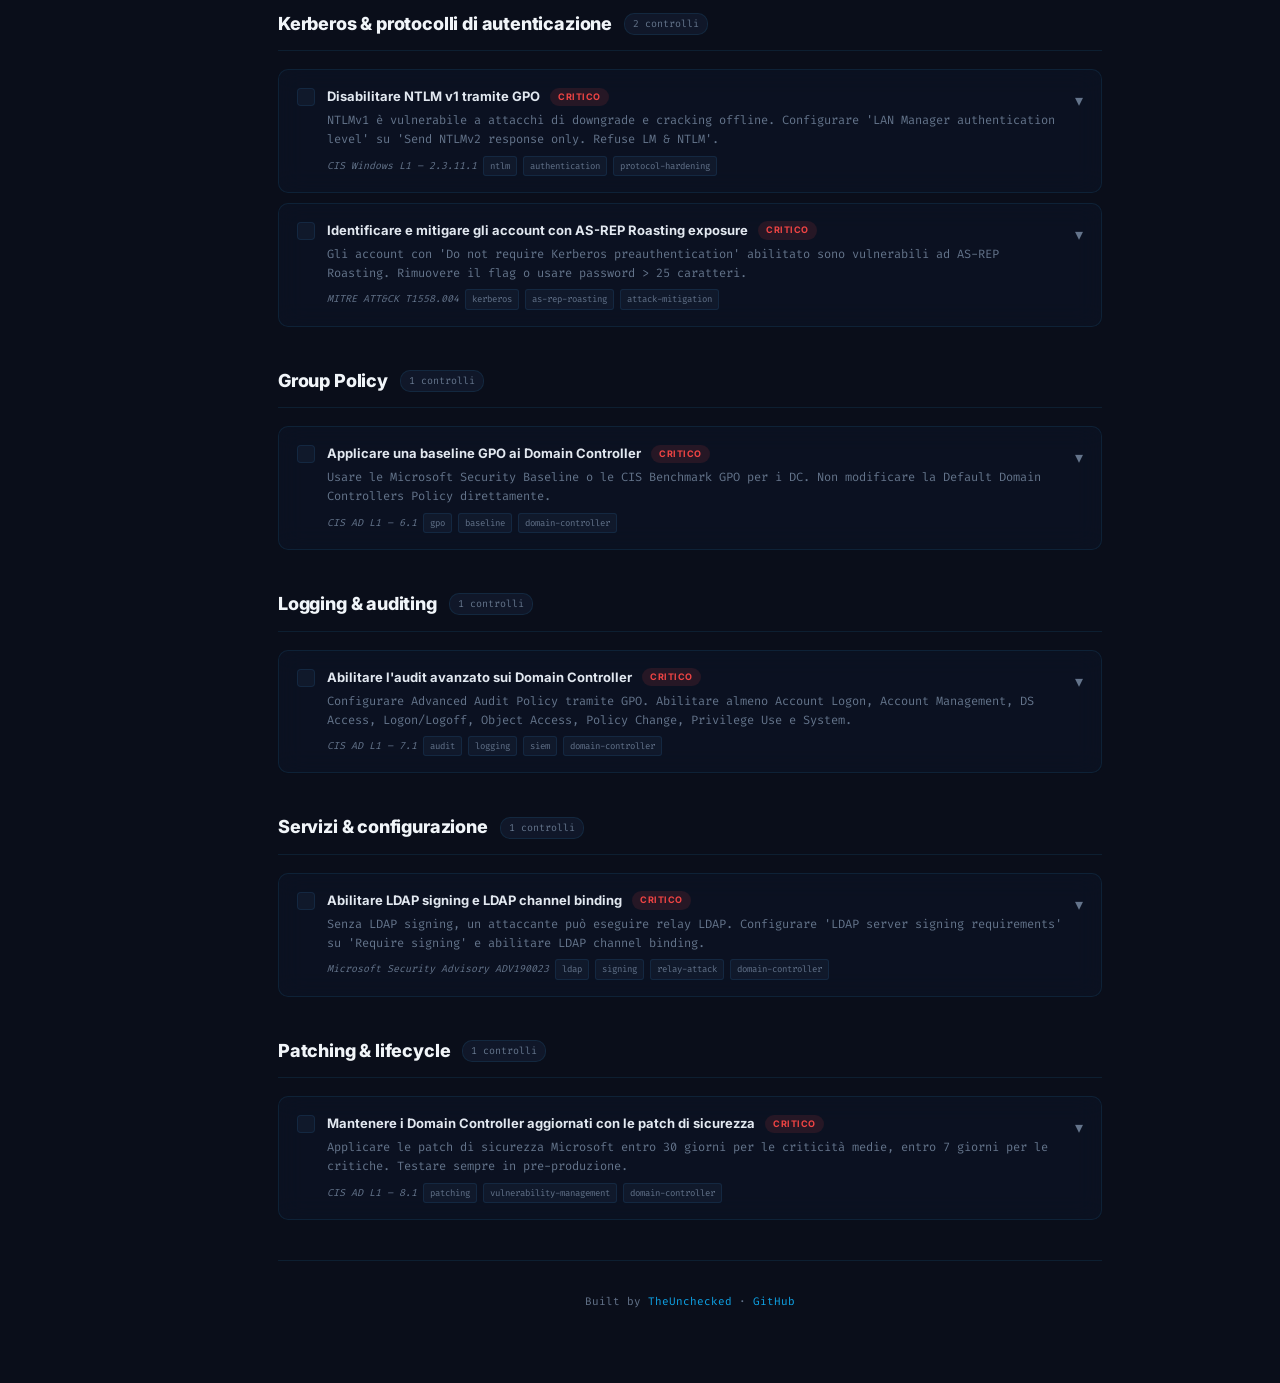
==== commit eb6b2b3c: "Update index.html" ====
--- a/index.html
+++ b/index.html
@@ -6,61 +6,551 @@
   <title>AD Hardening — TheUnchecked</title>
   <link rel="preconnect" href="https://fonts.googleapis.com" />
   <link rel="preconnect" href="https://fonts.gstatic.com" crossorigin />
-  <link href="https://fonts.googleapis.com/css2?family=JetBrains+Mono:wght@400;700&family=Syne:wght@700;800&display=swap" rel="stylesheet" />
-  <link rel="stylesheet" href="assets/css/style.css" />
+  <link href="https://fonts.googleapis.com/css2?family=Fira+Code:wght@400;600;700&family=Inter:wght@400;600;700;800&display=swap" rel="stylesheet" />
+  <style>
+    /* ══════════════════════════════════════════
+       FROST OPS — AD Hardening Checklist
+       Design: deep navy + glassmorphism + cyan
+    ══════════════════════════════════════════ */
+    :root {
+      --bg:#0a0e1a;--glass:rgba(15,23,42,.55);--glass2:rgba(15,23,42,.7);
+      --glass3:rgba(20,30,52,.6);--glass-card:rgba(15,23,42,.45);
+      --border:rgba(56,189,248,.1);--border-hover:rgba(56,189,248,.25);
+      --border-strong:rgba(56,189,248,.35);
+      --accent:#38bdf8;--accent-dim:#0ea5e9;
+      --accent-glow:rgba(56,189,248,.15);--accent-glow2:rgba(56,189,248,.08);
+      --text:#cbd5e1;--text-bright:#e2e8f0;--text-muted:#64748b;--white:#f1f5f9;
+      --critical:#ef4444;--high:#f97316;--medium:#eab308;--low:#22c55e;
+      --mono:'Fira Code',monospace;--sans:'Inter',sans-serif;
+      --radius:10px;--radius-sm:6px;--blur:blur(16px);--blur-sm:blur(12px);
+    }
+    *,*::before,*::after{box-sizing:border-box;margin:0;padding:0}
+    html{scroll-behavior:smooth}
+    body{background:var(--bg);color:var(--text);font-family:var(--mono);font-size:14px;line-height:1.6;min-height:100vh;overflow-x:hidden}
+
+    /* ── BG MESH ── */
+    body::before{content:'';position:fixed;inset:0;z-index:0;pointer-events:none;
+      background:radial-gradient(ellipse 80% 60% at 10% 20%,rgba(14,165,233,.07) 0%,transparent 60%),
+        radial-gradient(ellipse 60% 80% at 90% 80%,rgba(56,189,248,.05) 0%,transparent 50%),
+        radial-gradient(ellipse 50% 50% at 50% 50%,rgba(15,23,42,.3) 0%,transparent 100%);
+      animation:meshDrift 25s ease-in-out infinite alternate}
+    @keyframes meshDrift{0%{opacity:1;transform:scale(1) translate(0,0)}50%{opacity:.85;transform:scale(1.05) translate(-1%,2%)}100%{opacity:1;transform:scale(1) translate(1%,-1%)}}
+
+    /* ── SCROLLBAR ── */
+    ::-webkit-scrollbar{width:6px}::-webkit-scrollbar-track{background:transparent}
+    ::-webkit-scrollbar-thumb{background:rgba(56,189,248,.2);border-radius:3px}
+    ::-webkit-scrollbar-thumb:hover{background:rgba(56,189,248,.35)}
+
+    /* ── TOP BAR ── */
+    .topbar{position:fixed;top:0;left:0;right:0;z-index:100;
+      background:var(--glass2);backdrop-filter:var(--blur);-webkit-backdrop-filter:var(--blur);
+      border-bottom:1px solid var(--border);padding:0 32px;height:52px;
+      display:flex;align-items:center;justify-content:space-between}
+    .topbar-logo{display:flex;align-items:center;gap:10px}
+    .topbar-logo span:first-child{font-size:20px;color:var(--accent);filter:drop-shadow(0 0 8px rgba(56,189,248,.4))}
+    .topbar-logo span:nth-child(2){font-family:var(--sans);font-weight:800;font-size:14px;color:var(--accent);text-transform:uppercase;letter-spacing:.06em}
+    .topbar-logo span:nth-child(3){font-size:11px;color:var(--text-muted);margin-left:4px}
+    .topbar-right{display:flex;align-items:center;gap:14px}
+    .topbar-link{font-size:11px;color:var(--text-muted);text-decoration:none;border:1px solid var(--border);
+      padding:5px 12px;border-radius:var(--radius-sm);transition:all .2s ease}
+    .topbar-link:hover{color:var(--accent);border-color:var(--accent-dim)}
+
+    /* ── LAYOUT ── */
+    .layout{display:grid;grid-template-columns:230px 1fr;min-height:100vh;padding-top:52px;position:relative;z-index:1}
+
+    /* ── SIDEBAR ── */
+    .sidebar{background:var(--glass);backdrop-filter:var(--blur);-webkit-backdrop-filter:var(--blur);
+      border-right:1px solid var(--border);padding:24px 0;position:sticky;top:52px;height:calc(100vh - 52px);overflow-y:auto}
+    .sidebar-title{padding:0 20px 16px;font-family:var(--sans);font-size:10px;letter-spacing:.14em;
+      text-transform:uppercase;color:var(--text-muted);border-bottom:1px solid var(--border);margin-bottom:12px}
+    .sidebar a{display:flex;align-items:center;justify-content:space-between;
+      padding:9px 20px;font-size:12px;color:var(--text-muted);text-decoration:none;
+      border-left:2px solid transparent;transition:all .2s ease}
+    .sidebar a:hover,.sidebar a.active{color:var(--accent);border-left-color:var(--accent);background:var(--accent-glow2)}
+    .sidebar .cat-count{font-size:10px;background:var(--glass3);border:1px solid var(--border);
+      padding:1px 7px;border-radius:10px;color:var(--text-muted);min-width:22px;text-align:center}
+    .sidebar a.active .cat-count{color:var(--accent);border-color:rgba(56,189,248,.2)}
+
+    /* ── MAIN ── */
+    .main-content{padding:40px 48px;max-width:920px}
+
+    /* ── HERO ── */
+    .hero{margin-bottom:36px}
+    .hero-title{font-family:var(--sans);font-size:32px;font-weight:800;color:var(--white);letter-spacing:-.03em;margin-bottom:6px}
+    .hero-title span{color:var(--accent);filter:drop-shadow(0 0 8px rgba(56,189,248,.3))}
+    .hero-sub{font-size:13px;color:var(--text-muted);margin-bottom:24px;max-width:560px;line-height:1.7}
+
+    /* ── PROGRESS ── */
+    .progress-wrap{margin-bottom:28px}
+    .progress-info{display:flex;justify-content:space-between;align-items:center;margin-bottom:8px}
+    .progress-label{font-family:var(--sans);font-size:12px;color:var(--text-muted)}
+    .progress-pct{font-family:var(--sans);font-size:14px;font-weight:800;color:var(--accent)}
+    .progress-bar{height:6px;background:var(--glass3);border-radius:3px;overflow:hidden;border:1px solid var(--border)}
+    .progress-fill{height:100%;background:linear-gradient(90deg,var(--accent-dim),var(--accent));
+      border-radius:3px;transition:width .4s ease;box-shadow:0 0 12px rgba(56,189,248,.3)}
+
+    /* ── STATS ── */
+    .stats-row{display:grid;grid-template-columns:repeat(3,1fr);gap:12px;margin-bottom:32px}
+    .stat-card{background:var(--glass);backdrop-filter:var(--blur-sm);border:1px solid var(--border);
+      border-radius:var(--radius);padding:16px;text-align:center;transition:border-color .2s}
+    .stat-card:hover{border-color:var(--border-hover)}
+    .stat-num{font-family:var(--sans);font-size:28px;font-weight:800;color:var(--accent);text-shadow:0 0 16px rgba(56,189,248,.2)}
+    .stat-label{font-family:var(--sans);font-size:11px;color:var(--text-muted);margin-top:2px}
+
+    /* ── FILTER BAR ── */
+    .filter-bar{display:flex;flex-wrap:wrap;gap:10px;align-items:center;margin-bottom:32px}
+    .search-input{flex:1;min-width:200px;background:var(--glass2);backdrop-filter:var(--blur-sm);
+      border:1px solid var(--border);color:var(--text-bright);font-family:var(--mono);font-size:13px;
+      padding:10px 14px;border-radius:var(--radius-sm);outline:none;transition:all .2s}
+    .search-input:focus{border-color:var(--accent-dim);box-shadow:0 0 0 3px rgba(56,189,248,.12)}
+    .search-input::placeholder{color:var(--text-muted)}
+    .sev-filters{display:flex;gap:4px}
+    .sev-btn{background:var(--glass);backdrop-filter:var(--blur-sm);border:1px solid var(--border);
+      color:var(--text-muted);font-family:var(--sans);font-size:11px;font-weight:600;
+      padding:7px 14px;border-radius:var(--radius-sm);cursor:pointer;transition:all .2s;text-transform:uppercase}
+    .sev-btn:hover{border-color:var(--border-hover);color:var(--text)}
+    .sev-btn.active{color:var(--accent);border-color:var(--accent);background:var(--accent-glow2);
+      box-shadow:0 0 12px rgba(56,189,248,.1)}
+    .sev-btn[data-sev="critical"].active{color:var(--critical);border-color:var(--critical);
+      background:rgba(239,68,68,.08);box-shadow:0 0 12px rgba(239,68,68,.1)}
+    .sev-btn[data-sev="high"].active{color:var(--high);border-color:var(--high);
+      background:rgba(249,115,22,.08);box-shadow:0 0 12px rgba(249,115,22,.1)}
+    .sev-btn[data-sev="medium"].active{color:var(--medium);border-color:var(--medium);
+      background:rgba(234,179,8,.08);box-shadow:0 0 12px rgba(234,179,8,.1)}
+    .sev-btn[data-sev="low"].active{color:var(--low);border-color:var(--low);
+      background:rgba(34,197,94,.08);box-shadow:0 0 12px rgba(34,197,94,.1)}
+
+    /* ── CATEGORY SECTIONS ── */
+    .cat-section{margin-bottom:40px}
+    .cat-heading{display:flex;align-items:center;gap:12px;margin-bottom:18px;padding-bottom:12px;border-bottom:1px solid var(--border)}
+    .cat-name{font-family:var(--sans);font-size:18px;font-weight:800;color:var(--white);letter-spacing:-.01em}
+    .cat-badge{font-size:10px;background:var(--glass3);border:1px solid var(--border);
+      color:var(--text-muted);padding:2px 8px;border-radius:10px}
+
+    /* ── ITEM CARDS ── */
+    .item-card{background:var(--glass-card);backdrop-filter:var(--blur-sm);-webkit-backdrop-filter:var(--blur-sm);
+      border:1px solid var(--border);border-radius:var(--radius);margin-bottom:10px;
+      transition:all .2s ease;overflow:hidden}
+    .item-card:hover{border-color:var(--border-hover);transform:translateY(-1px);
+      box-shadow:0 4px 20px rgba(0,0,0,.2)}
+    .item-card.checked{opacity:.55}
+    .item-card.checked .item-title{text-decoration:line-through;color:var(--text-muted)}
+    .item-header{display:flex;align-items:flex-start;gap:12px;padding:16px 18px;cursor:pointer;user-select:none}
+    .item-check{flex-shrink:0;width:18px;height:18px;border:1px solid var(--border);border-radius:4px;
+      background:var(--glass3);cursor:pointer;display:flex;align-items:center;justify-content:center;
+      transition:all .2s;margin-top:2px;position:relative}
+    .item-check:hover{border-color:var(--accent-dim)}
+    .item-check.done{background:var(--accent);border-color:var(--accent)}
+    .item-check.done::after{content:'✓';font-size:12px;color:#0a0e1a;font-weight:700}
+    .item-body{flex:1;min-width:0}
+    .item-title-row{display:flex;align-items:center;gap:10px;margin-bottom:4px;flex-wrap:wrap}
+    .item-title{font-family:var(--sans);font-size:13px;font-weight:700;color:var(--text-bright);transition:color .2s}
+    .badge{font-family:var(--sans);font-size:9px;font-weight:700;padding:2px 8px;border-radius:20px;text-transform:uppercase;letter-spacing:.06em;flex-shrink:0}
+    .badge-critical{background:rgba(239,68,68,.12);color:var(--critical)}
+    .badge-high{background:rgba(249,115,22,.12);color:var(--high)}
+    .badge-medium{background:rgba(234,179,8,.12);color:var(--medium)}
+    .badge-low{background:rgba(34,197,94,.12);color:var(--low)}
+    .item-desc{font-size:12px;color:var(--text-muted);line-height:1.6;margin-bottom:6px}
+    .item-meta{display:flex;flex-wrap:wrap;align-items:center;gap:6px}
+    .item-ref{font-size:10px;color:var(--text-muted);font-style:italic}
+    .tag{font-size:9px;background:var(--glass3);border:1px solid var(--border);
+      color:var(--text-muted);padding:2px 6px;border-radius:3px}
+    .item-expand{font-size:16px;color:var(--text-muted);flex-shrink:0;transition:transform .2s;margin-top:2px}
+    .item-card.open .item-expand{transform:rotate(180deg);color:var(--accent)}
+
+    /* ── DETAIL PANEL ── */
+    .item-detail{max-height:0;overflow:hidden;transition:max-height .35s ease}
+    .item-card.open .item-detail{max-height:2000px}
+    .detail-inner{padding:0 18px 18px;border-top:1px solid var(--border);margin-top:0;padding-top:16px}
+    .detail-section{margin-bottom:16px}
+    .detail-section:last-child{margin-bottom:0}
+    .detail-label{font-family:var(--sans);font-size:10px;font-weight:700;letter-spacing:.12em;
+      text-transform:uppercase;color:var(--accent-dim);margin-bottom:8px}
+    .code-block{position:relative;background:rgba(10,14,26,.6);border:1px solid var(--border);
+      border-radius:var(--radius-sm);padding:14px 16px;margin-top:4px}
+    .code-block pre{font-family:var(--mono);font-size:12px;line-height:1.7;color:var(--accent);
+      white-space:pre-wrap;word-break:break-all}
+    .code-copy{position:absolute;top:8px;right:8px;background:var(--glass3);border:1px solid var(--border);
+      color:var(--text-muted);font-family:var(--mono);font-size:10px;padding:3px 8px;border-radius:4px;
+      cursor:pointer;transition:all .2s}
+    .code-copy:hover{color:var(--accent);border-color:var(--accent-dim)}
+    .code-copy.copied{color:var(--accent);border-color:var(--accent)}
+    .guid-text{font-size:12px;color:var(--text-muted);line-height:1.7}
+    .guid-steps{list-style:none;display:flex;flex-direction:column;gap:4px}
+    .guid-steps li{font-size:12px;color:var(--text-muted)}
+    .related-tags{display:flex;flex-wrap:wrap;gap:6px}
+    .related-tag{font-size:10px;color:var(--accent-dim);border:1px solid rgba(56,189,248,.15);
+      padding:2px 8px;border-radius:4px;cursor:pointer;transition:all .2s}
+    .related-tag:hover{border-color:var(--accent);color:var(--accent)}
+
+    /* ── NO RESULTS ── */
+    .no-results{text-align:center;padding:60px 20px;color:var(--text-muted);font-size:14px;display:none}
+    .no-results span{font-size:32px;display:block;margin-bottom:12px}
+
+    /* ── FOOTER ── */
+    .footer{text-align:center;padding:32px 20px;font-size:11px;color:var(--text-muted);border-top:1px solid var(--border)}
+    .footer a{color:var(--accent-dim);text-decoration:none;transition:color .2s}
+    .footer a:hover{color:var(--accent)}
+
+    /* ── RESPONSIVE ── */
+    @media(max-width:768px){
+      .layout{grid-template-columns:1fr}
+      .sidebar{display:none}
+      .main-content{padding:24px 16px}
+      .stats-row{grid-template-columns:1fr 1fr}
+      .topbar{padding:0 16px}
+      .filter-bar{flex-direction:column}
+      .sev-filters{flex-wrap:wrap}
+    }
+  </style>
 </head>
 <body>
 
-  <!-- ── scan-line overlay ── -->
-  <div class="scanlines"></div>
-
-  <!-- ══════════════════════════════════════════════════════ HEADER -->
-  <header class="topbar">
-    <div class="topbar__brand">
-      <span class="topbar__logo">&lt;/&gt;</span>
-      <h1 class="topbar__title">AD Hardening <span class="topbar__sep">—</span> TheUnchecked</h1>
+<!-- TOP BAR -->
+<header class="topbar">
+  <div class="topbar-logo">
+    <span>⬡</span>
+    <span>AD Hardening</span>
+    <span>by TheUnchecked</span>
+  </div>
+  <div class="topbar-right">
+    <a href="admin.html" class="topbar-link">⚙ Admin</a>
+  </div>
+</header>
+
+<div class="layout">
+
+  <!-- SIDEBAR -->
+  <nav class="sidebar" id="sidebar">
+    <div class="sidebar-title">Categorie</div>
+    <div id="sidebar-links"></div>
+  </nav>
+
+  <!-- MAIN -->
+  <div class="main-content">
+
+    <!-- HERO -->
+    <div class="hero">
+      <h1 class="hero-title">AD Hardening <span>Checklist</span></h1>
+      <p class="hero-sub">Controlli di sicurezza per Active Directory — verifica, applica, proteggi.</p>
     </div>
-    <div class="topbar__actions">
-      <button id="btn-menu" class="topbar__menu-btn" aria-label="Menu">&#9776;</button>
+
+    <!-- PROGRESS -->
+    <div class="progress-wrap">
+      <div class="progress-info">
+        <span class="progress-label">Progresso globale</span>
+        <span class="progress-pct" id="progress-pct">0%</span>
+      </div>
+      <div class="progress-bar">
+        <div class="progress-fill" id="progress-fill" style="width:0%"></div>
+      </div>
     </div>
-  </header>
-
-  <!-- ══════════════════════════════════════════════════════ LAYOUT -->
-  <div class="layout">
-
-    <!-- ── sidebar ── -->
-    <aside id="sidebar" class="sidebar">
-      <nav class="sidebar__nav" id="sidebar-nav"></nav>
-    </aside>
-
-    <!-- ── main ── -->
-    <main class="main">
-
-      <!-- filters -->
-      <section class="filters">
-        <div class="filters__pills" id="severity-pills">
-          <button class="pill pill--critical active" data-severity="critical">Critico</button>
-          <button class="pill pill--high active"     data-severity="high">Alto</button>
-          <button class="pill pill--medium active"   data-severity="medium">Medio</button>
-          <button class="pill pill--low active"      data-severity="low">Basso</button>
+
+    <!-- STATS -->
+    <div class="stats-row">
+      <div class="stat-card">
+        <div class="stat-num" id="stat-total">0</div>
+        <div class="stat-label">Controlli totali</div>
+      </div>
+      <div class="stat-card">
+        <div class="stat-num" id="stat-critical">0</div>
+        <div class="stat-label">Critici</div>
+      </div>
+      <div class="stat-card">
+        <div class="stat-num" id="stat-cats">0</div>
+        <div class="stat-label">Categorie</div>
+      </div>
+    </div>
+
+    <!-- FILTER BAR -->
+    <div class="filter-bar">
+      <input type="text" class="search-input" id="search-input" placeholder="Cerca per titolo, descrizione, tag…" />
+      <div class="sev-filters">
+        <button class="sev-btn active" data-sev="all">Tutti</button>
+        <button class="sev-btn" data-sev="critical">Critico</button>
+        <button class="sev-btn" data-sev="high">Alto</button>
+        <button class="sev-btn" data-sev="medium">Medio</button>
+        <button class="sev-btn" data-sev="low">Basso</button>
+      </div>
+    </div>
+
+    <!-- CHECKLIST CONTAINER -->
+    <div id="checklist"></div>
+
+    <!-- NO RESULTS -->
+    <div class="no-results" id="no-results">
+      <span>🔍</span>
+      Nessun controllo trovato con i filtri attuali.
+    </div>
+
+    <!-- FOOTER -->
+    <div class="footer">
+      Built by <a href="https://github.com/TheUnchecked" target="_blank">TheUnchecked</a> · <a href="https://github.com/TheUnchecked/ad-hardening" target="_blank">GitHub</a>
+    </div>
+
+  </div>
+</div>
+
+<script>
+/* ══════════════════════════════════════════
+   AD HARDENING — FROST OPS JS
+══════════════════════════════════════════ */
+
+let DATA = null;
+let currentSev = 'all';
+let currentSearch = '';
+
+/* ── LOAD JSON ── */
+fetch('data/checklist.json')
+  .then(r => r.json())
+  .then(data => { DATA = data; init(); })
+  .catch(err => {
+    document.getElementById('checklist').innerHTML =
+      '<div class="no-results" style="display:block"><span>⚠</span>Errore nel caricamento di checklist.json<br><small>' + err.message + '</small></div>';
+  });
+
+function escHtml(s) { return (s||'').replace(/&/g,'&amp;').replace(/</g,'&lt;').replace(/>/g,'&gt;'); }
+
+function init() {
+  renderSidebar();
+  renderChecklist();
+  updateStats();
+  updateProgress();
+  setupFilters();
+  setupScrollSpy();
+}
+
+/* ── SIDEBAR ── */
+function renderSidebar() {
+  const el = document.getElementById('sidebar-links');
+  el.innerHTML = DATA.categories.map(cat =>
+    `<a href="#cat-${cat.id}" data-cat="${cat.id}">
+      <span>${cat.name}</span>
+      <span class="cat-count">${cat.items.length}</span>
+    </a>`
+  ).join('');
+  el.querySelectorAll('a').forEach(a => {
+    a.addEventListener('click', e => {
+      e.preventDefault();
+      const target = document.getElementById('cat-' + a.dataset.cat);
+      if (target) target.scrollIntoView({ behavior: 'smooth', block: 'start' });
+    });
+  });
+}
+
+/* ── RENDER CHECKLIST ── */
+function renderChecklist() {
+  const container = document.getElementById('checklist');
+  container.innerHTML = '';
+
+  let visibleTotal = 0;
+
+  DATA.categories.forEach(cat => {
+    const filtered = cat.items.filter(item => {
+      const matchSev = currentSev === 'all' || item.severity === currentSev;
+      if (!matchSev) return false;
+      if (!currentSearch) return true;
+      const q = currentSearch.toLowerCase();
+      const haystack = [item.title, item.description, item.ref, ...(item.tags||[])].join(' ').toLowerCase();
+      return haystack.includes(q);
+    });
+
+    if (filtered.length === 0) return;
+    visibleTotal += filtered.length;
+
+    const section = document.createElement('div');
+    section.className = 'cat-section';
+    section.id = 'cat-' + cat.id;
+
+    section.innerHTML = `
+      <div class="cat-heading">
+        <span class="cat-name">${escHtml(cat.name)}</span>
+        <span class="cat-badge">${filtered.length} controlli</span>
+      </div>
+    `;
+
+    filtered.forEach(item => {
+      const isChecked = localStorage.getItem('adh-checked-' + item.id) === '1';
+      const card = document.createElement('div');
+      card.className = 'item-card' + (isChecked ? ' checked' : '');
+      card.dataset.id = item.id;
+
+      const tags = (item.tags||[]).map(t => `<span class="tag">${escHtml(t)}</span>`).join('');
+      const ref = item.ref ? `<span class="item-ref">${escHtml(item.ref)}</span>` : '';
+
+      let detailHtml = '';
+
+      /* Command quick */
+      if (item.command_quick) {
+        detailHtml += `
+          <div class="detail-section">
+            <div class="detail-label">⚡ Comando rapido</div>
+            <div class="code-block">
+              <button class="code-copy" onclick="copyCode(this)">Copia</button>
+              <pre>${escHtml(item.command_quick)}</pre>
+            </div>
+          </div>`;
+      }
+
+      /* Command full */
+      if (item.command_full) {
+        detailHtml += `
+          <div class="detail-section">
+            <div class="detail-label">📋 Comando completo</div>
+            <div class="code-block">
+              <button class="code-copy" onclick="copyCode(this)">Copia</button>
+              <pre>${escHtml(item.command_full)}</pre>
+            </div>
+          </div>`;
+      }
+
+      /* Guidance */
+      if (item.guidance) {
+        const g = item.guidance;
+        if (g.exposure) {
+          detailHtml += `<div class="detail-section"><div class="detail-label">☠ Real-World Exposure</div><p class="guid-text">${escHtml(g.exposure)}</p></div>`;
+        }
+        if (g.execution && g.execution.length) {
+          detailHtml += `<div class="detail-section"><div class="detail-label">⚙ Practical Execution</div><ul class="guid-steps">${g.execution.map((s,i)=>`<li>${i+1}. ${escHtml(s)}</li>`).join('')}</ul></div>`;
+        }
+        if (g.verification) {
+          detailHtml += `<div class="detail-section"><div class="detail-label">✔ Verification</div><div class="code-block"><button class="code-copy" onclick="copyCode(this)">Copia</button><pre>${escHtml(g.verification)}</pre></div></div>`;
+        }
+        if (g.considerations) {
+          detailHtml += `<div class="detail-section"><div class="detail-label">⚠ Considerations</div><p class="guid-text">${escHtml(g.considerations)}</p></div>`;
+        }
+        if (g.signals) {
+          detailHtml += `<div class="detail-section"><div class="detail-label">◎ Operational Signals</div><div class="code-block"><button class="code-copy" onclick="copyCode(this)">Copia</button><pre>${escHtml(g.signals)}</pre></div></div>`;
+        }
+        if (g.related && g.related.length) {
+          detailHtml += `<div class="detail-section"><div class="detail-label">⇢ Related Items</div><div class="related-tags">${g.related.map(r=>`<span class="related-tag" onclick="jumpToItem('${r}')">${r}</span>`).join('')}</div></div>`;
+        }
+      }
+
+      card.innerHTML = `
+        <div class="item-header">
+          <div class="item-check ${isChecked?'done':''}" onclick="toggleCheck(event,'${item.id}')"></div>
+          <div class="item-body" onclick="toggleCard(this.closest('.item-card'))">
+            <div class="item-title-row">
+              <span class="item-title">${escHtml(item.title)}</span>
+              <span class="badge badge-${item.severity}">${({critical:'Critico',high:'Alto',medium:'Medio',low:'Basso'})[item.severity]||item.severity}</span>
+            </div>
+            <div class="item-desc">${escHtml(item.description)}</div>
+            <div class="item-meta">${ref}${tags}</div>
+          </div>
+          <div class="item-expand" onclick="toggleCard(this.closest('.item-card'))">▾</div>
         </div>
-        <div class="filters__search">
-          <svg class="filters__search-icon" viewBox="0 0 24 24" fill="none" stroke="currentColor" stroke-width="2"><circle cx="11" cy="11" r="8"/><line x1="21" y1="21" x2="16.65" y2="16.65"/></svg>
-          <input type="text" id="search-input" class="filters__input" placeholder="Cerca..." />
-        </div>
-      </section>
-
-      <!-- checklist container -->
-      <div id="checklist" class="checklist"></div>
-
-    </main>
-  </div>
-
-  <!-- ══════════════════════════════════════════════════════ FOOTER -->
-  <footer class="footer">
-    <span>&copy; 2026 TheUnchecked — AD Hardening Checklist</span>
-  </footer>
-
-  <script src="assets/js/app.js"></script>
+        ${detailHtml ? `<div class="item-detail"><div class="detail-inner">${detailHtml}</div></div>` : ''}
+      `;
+
+      section.appendChild(card);
+    });
+
+    container.appendChild(section);
+  });
+
+  document.getElementById('no-results').style.display = visibleTotal === 0 ? 'block' : 'none';
+}
+
+/* ── TOGGLE CARD ── */
+function toggleCard(card) {
+  card.classList.toggle('open');
+}
+
+/* ── TOGGLE CHECK ── */
+function toggleCheck(e, id) {
+  e.stopPropagation();
+  const card = e.target.closest('.item-card');
+  const check = card.querySelector('.item-check');
+  const done = !check.classList.contains('done');
+  check.classList.toggle('done', done);
+  card.classList.toggle('checked', done);
+  localStorage.setItem('adh-checked-' + id, done ? '1' : '0');
+  updateProgress();
+}
+
+/* ── COPY CODE ── */
+function copyCode(btn) {
+  const pre = btn.parentElement.querySelector('pre');
+  navigator.clipboard.writeText(pre.textContent).then(() => {
+    btn.textContent = '✓'; btn.classList.add('copied');
+    setTimeout(() => { btn.textContent = 'Copia'; btn.classList.remove('copied'); }, 2000);
+  });
+}
+
+/* ── JUMP TO ITEM ── */
+function jumpToItem(id) {
+  const card = document.querySelector(`.item-card[data-id="${id}"]`);
+  if (card) {
+    card.scrollIntoView({ behavior: 'smooth', block: 'center' });
+    card.style.borderColor = 'var(--accent)';
+    setTimeout(() => card.style.borderColor = '', 1500);
+  }
+}
+
+/* ── STATS ── */
+function updateStats() {
+  let total = 0, crit = 0;
+  DATA.categories.forEach(c => {
+    c.items.forEach(i => { total++; if (i.severity === 'critical') crit++; });
+  });
+  document.getElementById('stat-total').textContent = total;
+  document.getElementById('stat-critical').textContent = crit;
+  document.getElementById('stat-cats').textContent = DATA.categories.length;
+}
+
+/* ── PROGRESS ── */
+function updateProgress() {
+  let total = 0, checked = 0;
+  DATA.categories.forEach(c => c.items.forEach(i => {
+    total++;
+    if (localStorage.getItem('adh-checked-' + i.id) === '1') checked++;
+  }));
+  const pct = total ? Math.round((checked / total) * 100) : 0;
+  document.getElementById('progress-pct').textContent = pct + '%';
+  document.getElementById('progress-fill').style.width = pct + '%';
+}
+
+/* ── FILTERS ── */
+function setupFilters() {
+  /* severity buttons */
+  document.querySelectorAll('.sev-btn').forEach(btn => {
+    btn.addEventListener('click', () => {
+      document.querySelectorAll('.sev-btn').forEach(b => b.classList.remove('active'));
+      btn.classList.add('active');
+      currentSev = btn.dataset.sev;
+      renderChecklist();
+    });
+  });
+
+  /* search */
+  let debounce;
+  document.getElementById('search-input').addEventListener('input', e => {
+    clearTimeout(debounce);
+    debounce = setTimeout(() => {
+      currentSearch = e.target.value.trim();
+      renderChecklist();
+    }, 300);
+  });
+}
+
+/* ── SCROLL SPY ── */
+function setupScrollSpy() {
+  const observer = new IntersectionObserver(entries => {
+    entries.forEach(entry => {
+      if (entry.isIntersecting) {
+        const id = entry.target.id.replace('cat-', '');
+        document.querySelectorAll('#sidebar-links a').forEach(a => {
+          a.classList.toggle('active', a.dataset.cat === id);
+        });
+      }
+    });
+  }, { rootMargin: '-80px 0px -60% 0px', threshold: 0 });
+
+  setTimeout(() => {
+    document.querySelectorAll('.cat-section').forEach(s => observer.observe(s));
+  }, 100);
+}
+</script>
 </body>
 </html>
